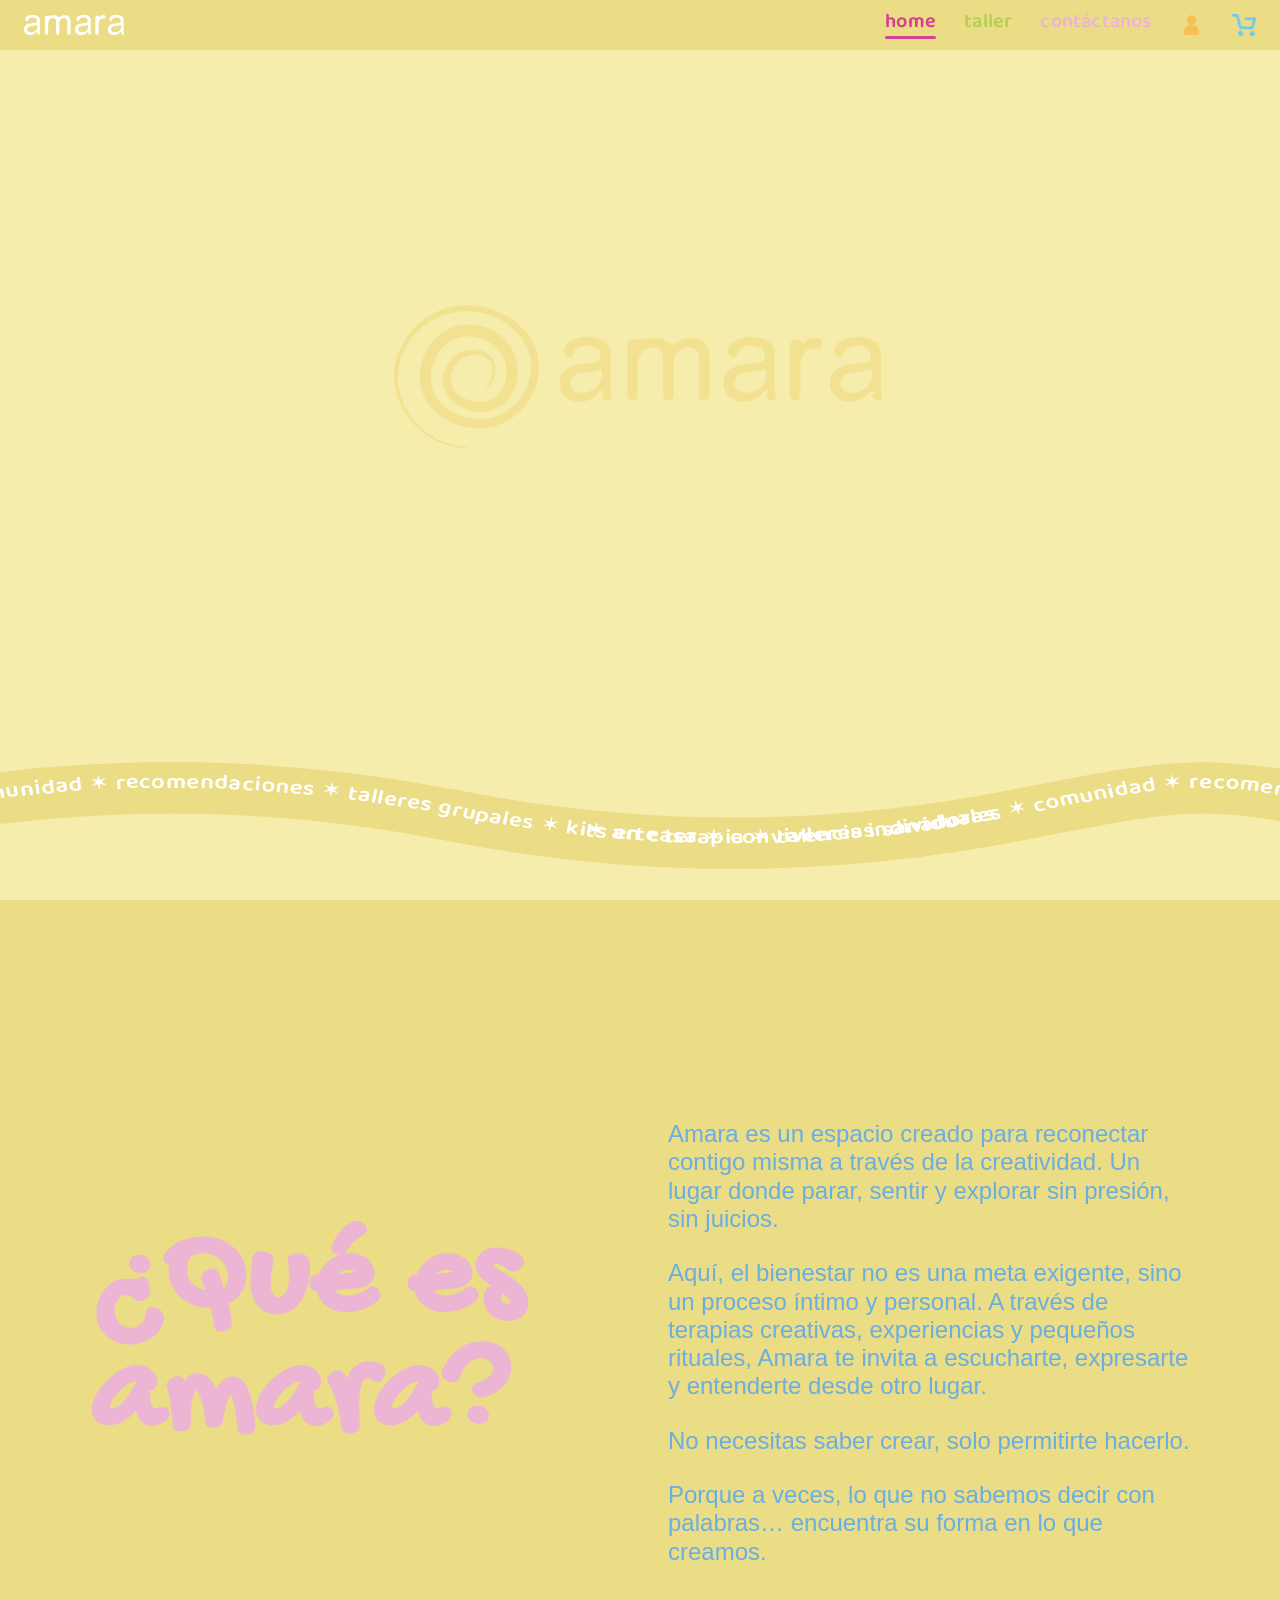
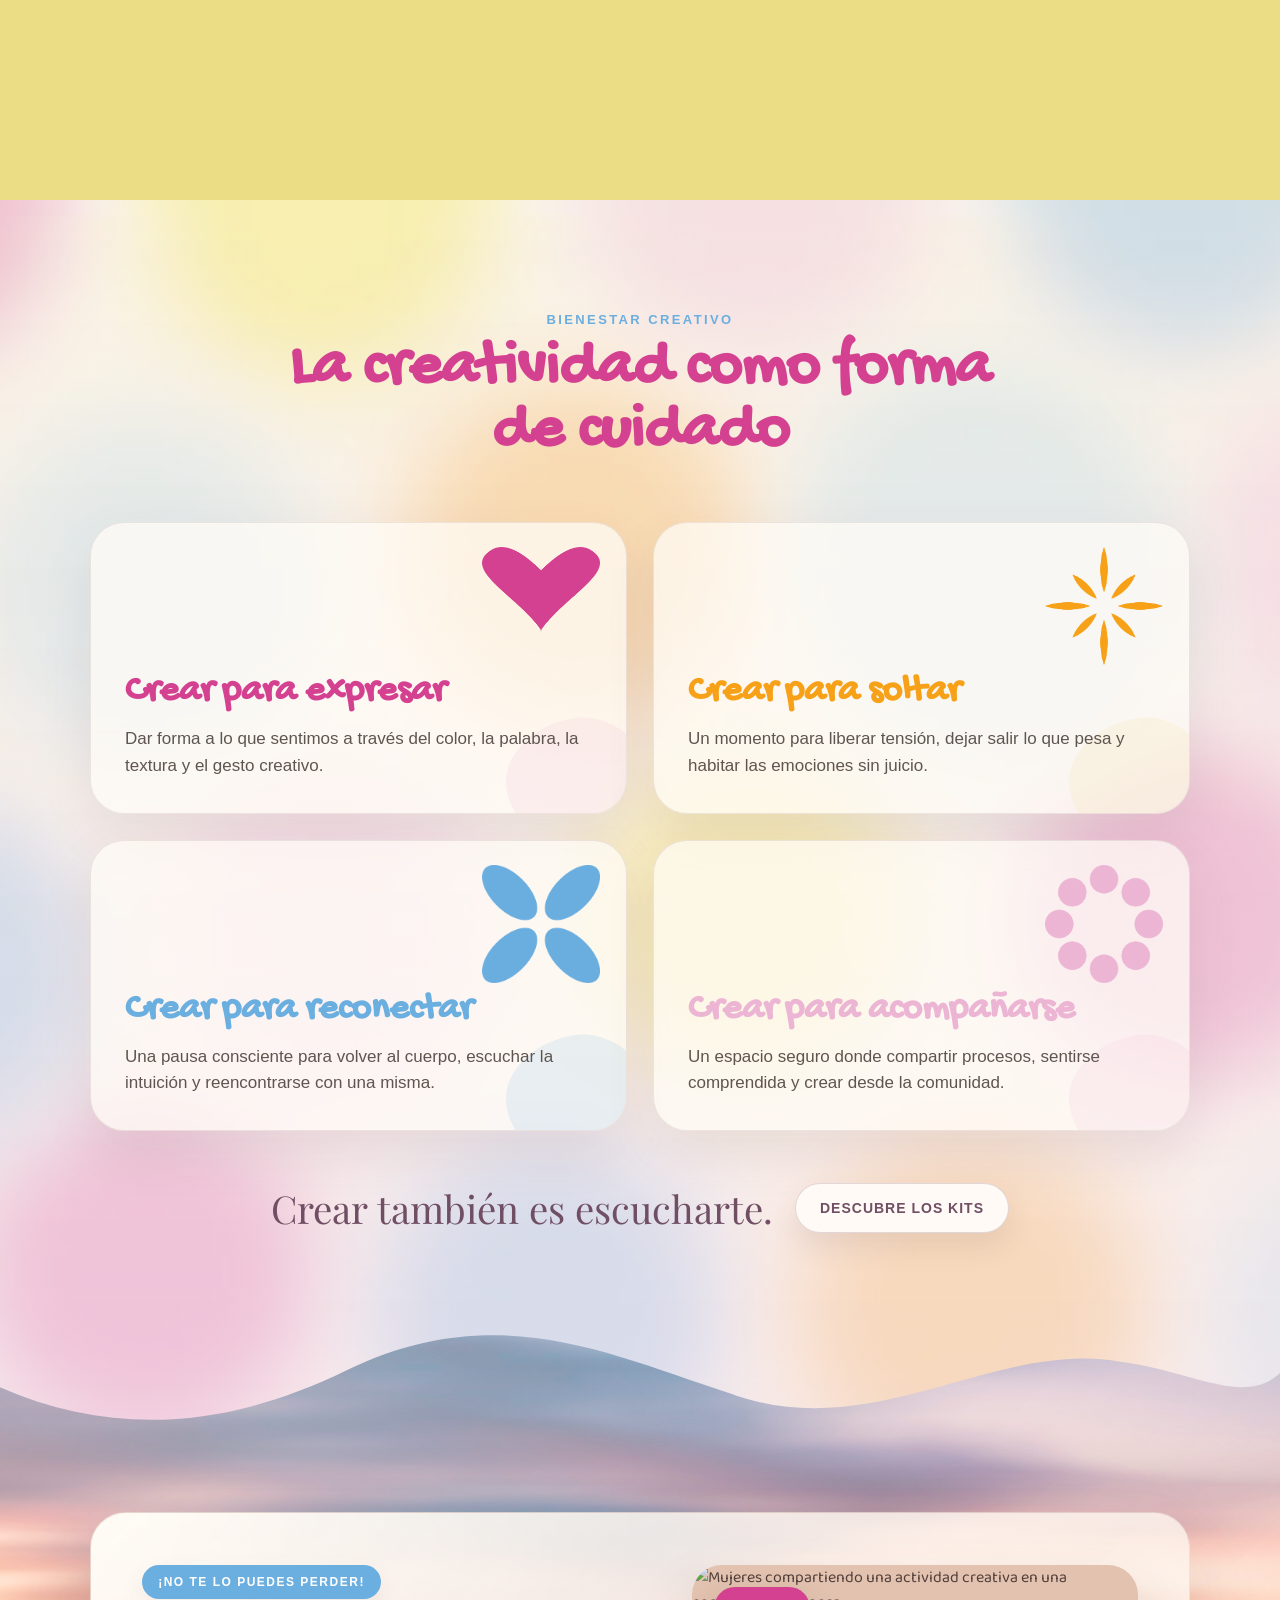
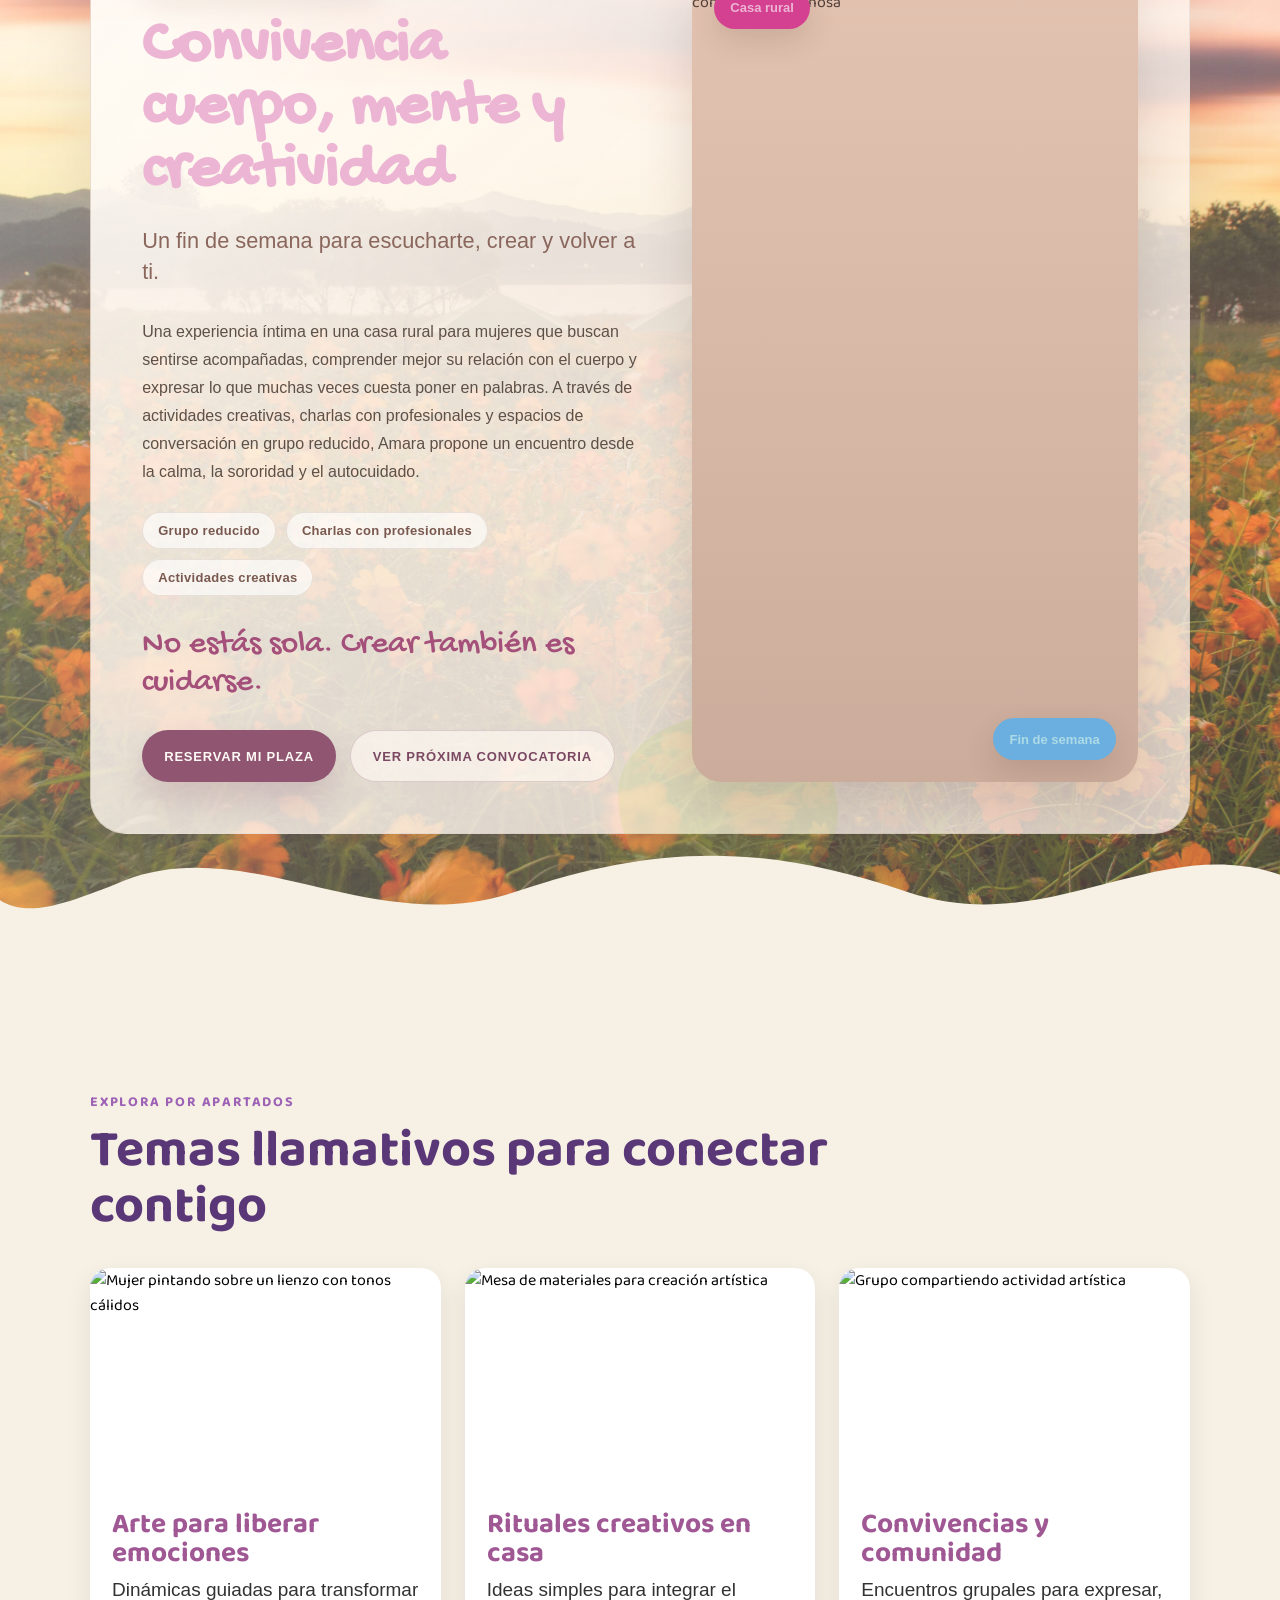
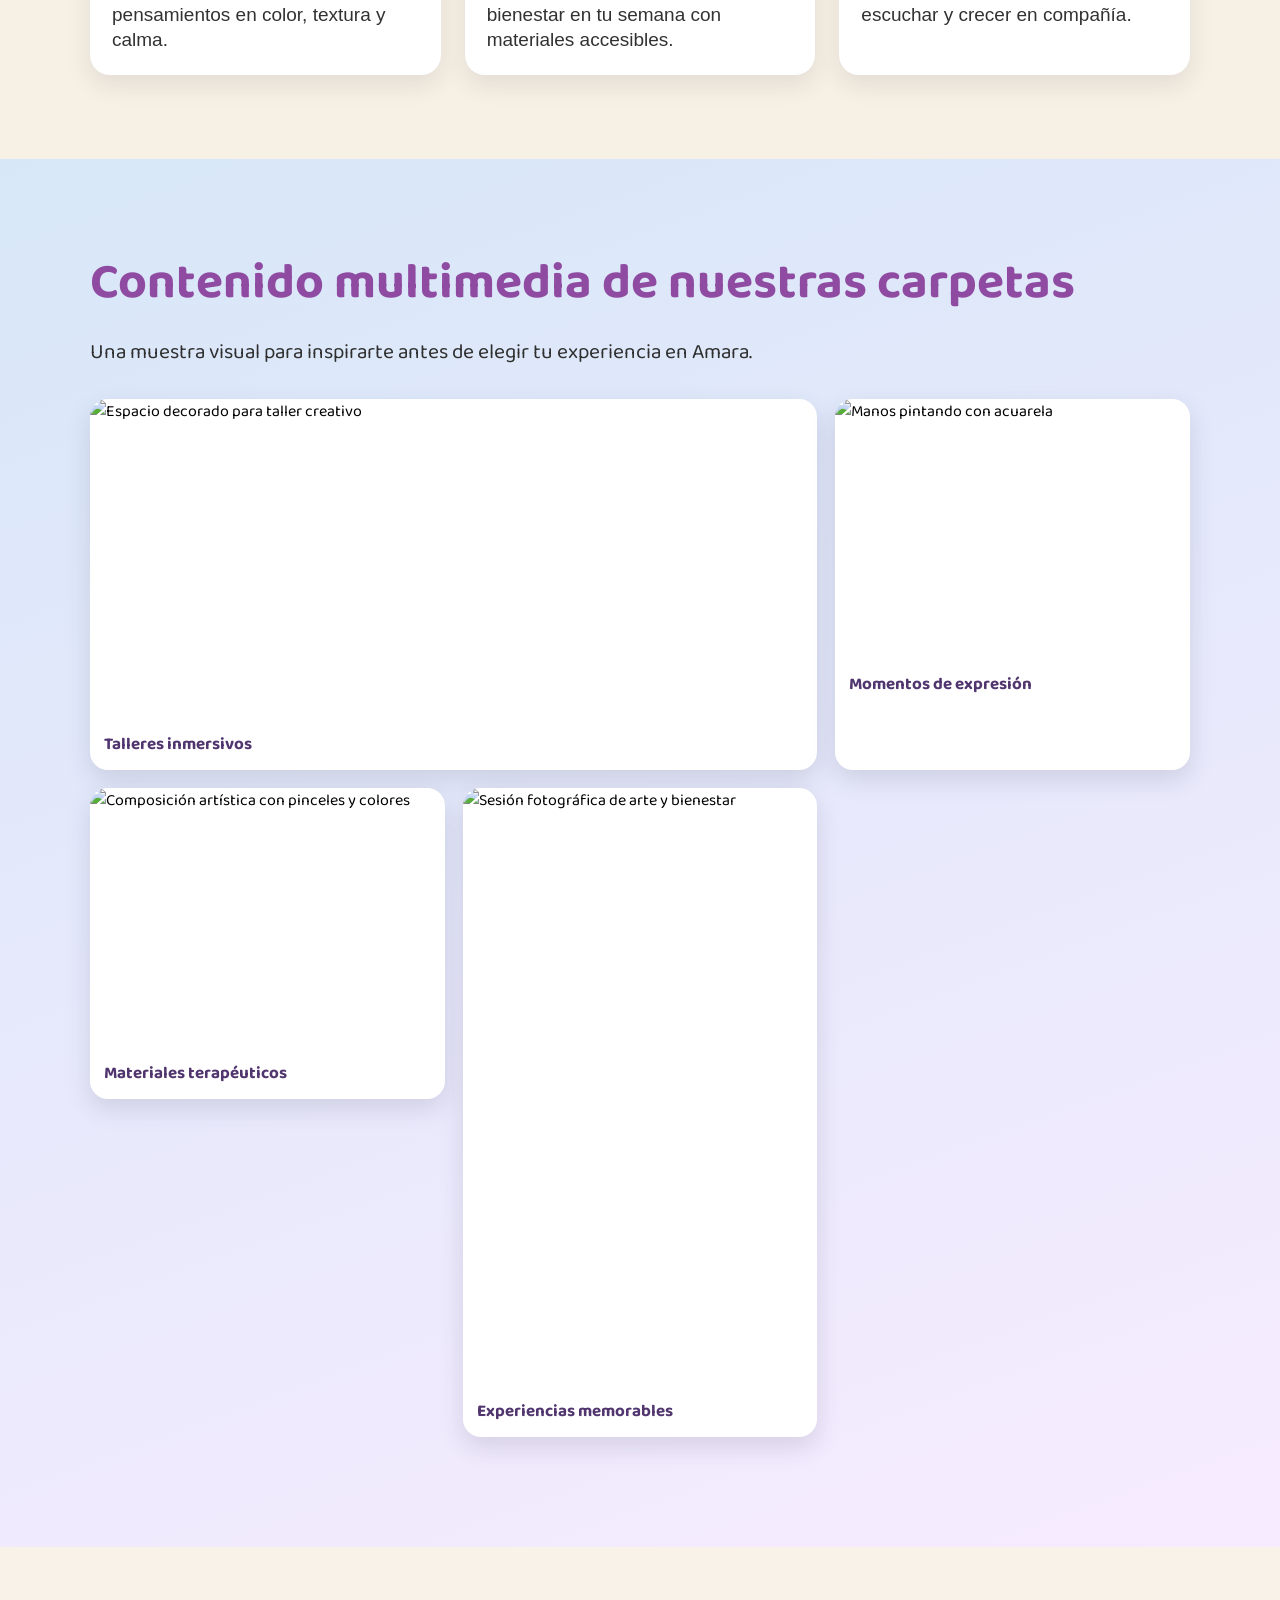
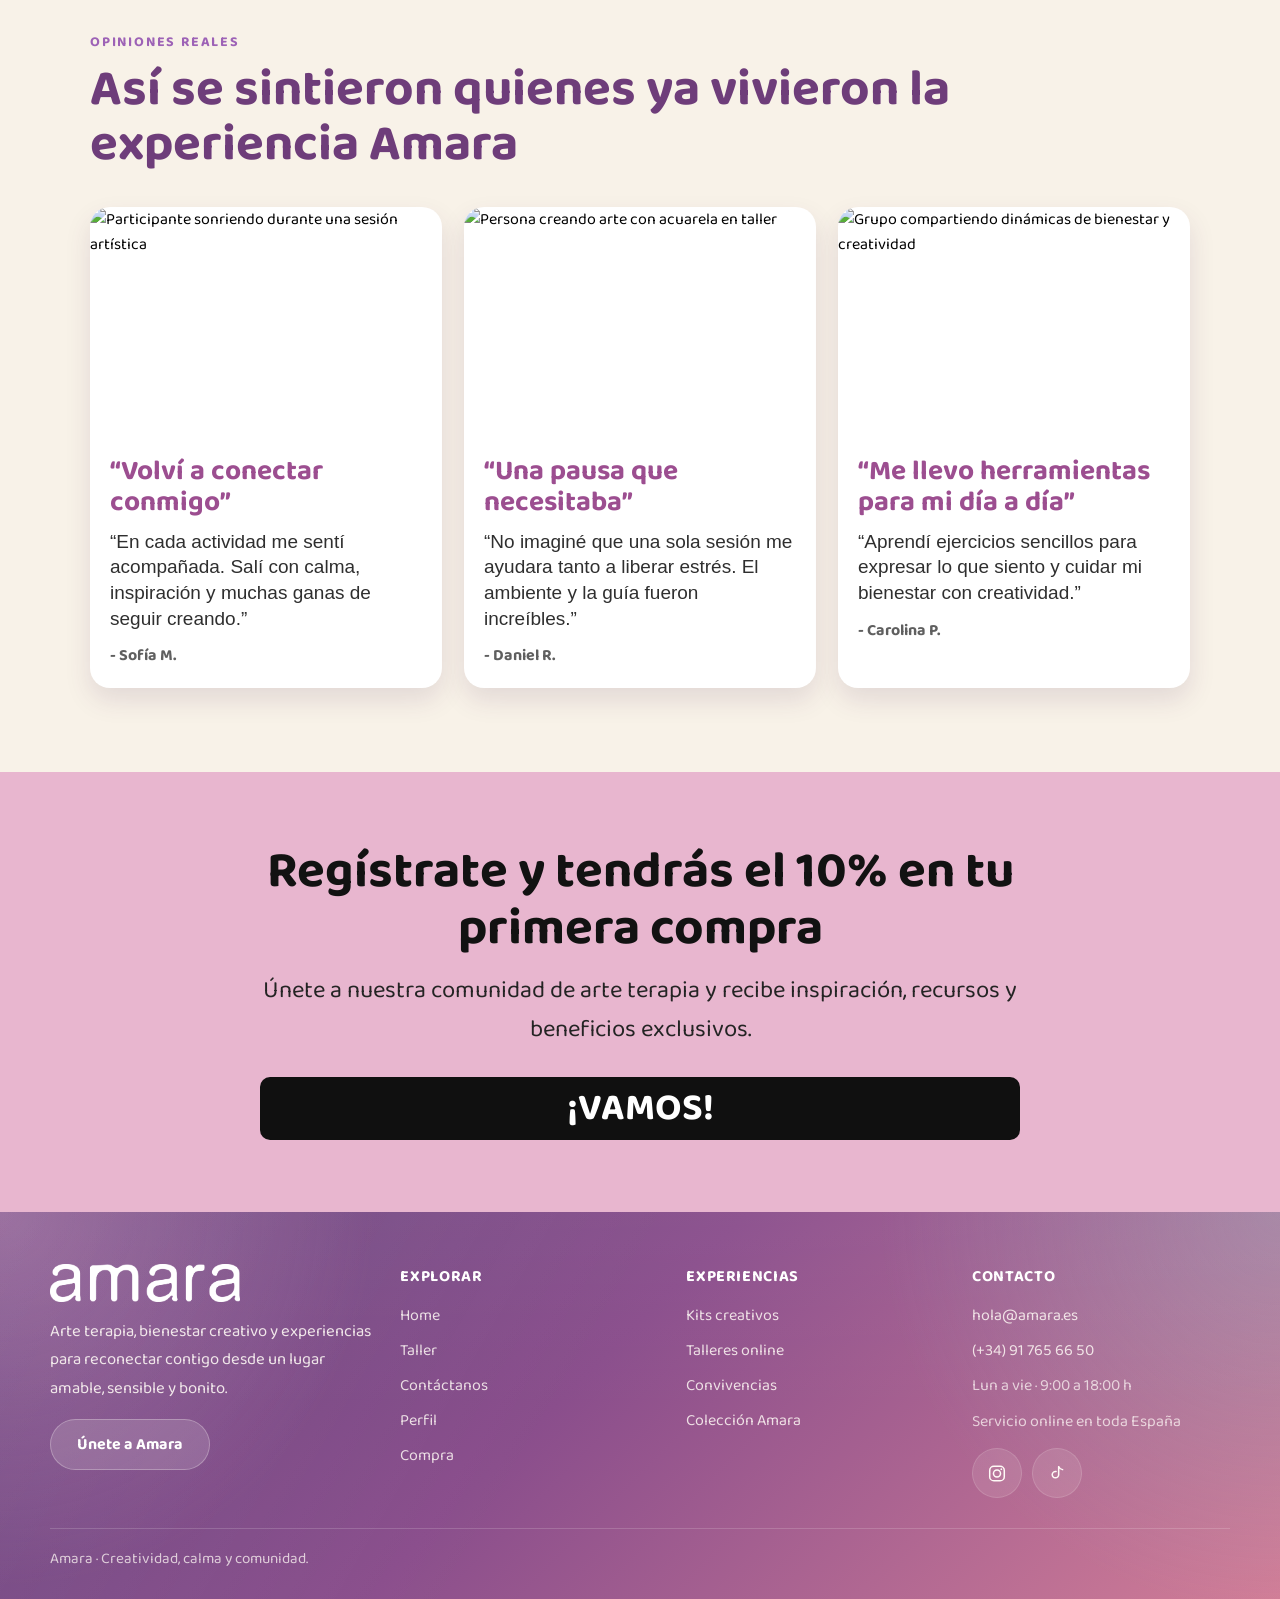
==== index.html @ 88bc1599 "cambio de nombre index" ====
<!DOCTYPE html>
<html lang="es">
<head>
  <meta charset="UTF-8">
  <meta name="viewport" content="width=device-width, initial-scale=1.0">
  <title>Amara | Home</title>
  <link rel="preconnect" href="https://fonts.googleapis.com">
  <link rel="preconnect" href="https://fonts.gstatic.com" crossorigin>
  <link href="https://fonts.googleapis.com/css2?family=Baloo+2:wght@400;500;600;700&display=swap" rel="stylesheet">
  <link href="https://fonts.googleapis.com/css2?family=Bonbon&family=Borel&family=Butterfly+Kids&family=Calligraffitti&family=Cedarville+Cursive&family=Chicle&family=Codystar:wght@300;400&family=Coiny&family=Crafty+Girls&family=Delius+Unicase:wght@400;700&family=Flavors&family=Fruktur:ital@0;1&family=Gluten:wght@100..900&family=Gochi+Hand&family=Grandstander:ital,wght@0,100..900;1,100..900&family=Inter:ital,opsz,wght@0,14..32,100..900;1,14..32,100..900&family=Playfair+Display:ital,wght@0,400..900;1,400..900&family=Ribeye&family=Shadows+Into+Light&display=swap" rel="stylesheet">
  <link rel="stylesheet" href="css/home.css">
  <link rel="stylesheet" href="css/style.css">
</head>
<body>
     <header class="topbar">
     <div class="brand">
      <img src="img/logotipoblanco.png" alt="Amara">
    </div>
    <nav>
      <a class="menu-link menu-link--home active" href="index.html">home</a>
      <a class="menu-link menu-link--taller" href="taller.html">taller</a>
      <a class="menu-link menu-link--contacto" href="contacto.html">contáctanos</a>
      <a class="icon" href="perfil.html" aria-label="Perfil"><img src="img/iconos/perfil.png" alt="Perfil"></a>
      <a class="icon" href="compra.html" aria-label="Carrito"><img src="img/iconos/compra.png" alt="Carrito"></a>
    </nav>
  </header>
    <main>
    <section class="hero">
      <div class="hero-carousel" aria-hidden="true">
        <div class="hero-slide is-active" style="background-image: url('img/carruasel/15.jpg');"></div>
        <div class="hero-slide" style="background-image: url('img/carruasel/4.jpg');"></div>
        <div class="hero-slide" style="background-image: url('img/carruasel/10.jpg');"></div>
        <div class="hero-slide" style="background-image: url('img/carruasel/20.jpg');"></div>
        <div class="hero-slide" style="background-image: url('img/carruasel/9.jpg');"></div>
        <div class="hero-slide" style="background-image: url('img/carruasel/1.jpg');"></div>
        <div class="hero-slide" style="background-image: url('img/carruasel/19.jpg');"></div>
      </div>

      <section class="logo-wrap">
        <img src="img/imagotipo.png" alt="Logo Amara">
      </section>

   <section class="wave-section" aria-label="Mensaje decorativo">
        <svg viewBox="0 0 1200 240" preserveAspectRatio="none" role="img" aria-hidden="true">
          <defs>
            <path id="curve" d="M 0 132 C 150 96, 300 96, 450 132 S 750 168, 900 132 S 1050 96, 1200 132" />
          </defs>
             <path class="wave-stroke" d="M 0 132 C 150 96, 300 96, 450 132 S 750 168, 900 132 S 1050 96, 1200 132" />
          <g class="wave-marquee is-animated">
            <text>
             <textPath class="wave-text-primary" href="#curve" startOffset="0%" textLength="100%" lengthAdjust="spacingAndGlyphs">
                ✶ arte terapia ✶ talleres individuales ✶ comunidad ✶ recomendaciones ✶ talleres grupales ✶ kits en casa ✶ convivencias sanadoras 
                
              </textPath>
            </text>
            <text>
              <textPath class="wave-text-secondary" href="#curve" startOffset="-71.5%" textLength="100%" lengthAdjust="spacingAndGlyphs">
                ✶ arte terapia ✶ talleres individuales ✶ comunidad ✶ recomendaciones ✶ talleres grupales ✶ kits en casa ✶ convivencias sanadoras 
              </textPath>
            </text>
        
            
          </g>
        </svg>
      </section>
    </section>
    <section class="about-next" aria-labelledby="about-next-title">
      <div class="about-next__question">
        <h2 id="about-next-title">¿Qué es amara?</h2>
      </div>
      <div class="about-next__content">
        <p>
          Amara es un espacio creado para reconectar contigo misma a través de la creatividad.
          Un lugar donde parar, sentir y explorar sin presión, sin juicios.
        </p>
        <p>
          Aquí, el bienestar no es una meta exigente, sino un proceso íntimo y personal.
          A través de terapias creativas, experiencias y pequeños rituales, Amara te invita a
          escucharte, expresarte y entenderte desde otro lugar.
        </p>
        <p>
          No necesitas saber crear, solo permitirte hacerlo.
        </p>
        <p>
          Porque a veces, lo que no sabemos decir con palabras… encuentra su forma en lo que creamos.
        </p>
      </div>
    </section>
    <section class="amara-care" aria-labelledby="amara-care-title">
      <div class="amara-care__inner">
        <div class="amara-care__intro" data-amara-care-reveal>
          <p class="amara-care__eyebrow">Bienestar creativo</p>
          <h2 id="amara-care-title">La creatividad como forma de cuidado</h2>
        </div>

        <div class="amara-care__grid" aria-label="Formas de cuidarse creando">
          <article class="amara-care__card amara-care__card--rose" data-amara-care-reveal>
            <img class="amara-care__symbol" src="img/simbolos/corazon.png" alt="" aria-hidden="true">
            <h3>Crear para expresar</h3>
            <p>Dar forma a lo que sentimos a través del color, la palabra, la textura y el gesto creativo.</p>
          </article>

          <article class="amara-care__card amara-care__card--sand" data-amara-care-reveal>
            <img class="amara-care__symbol" src="img/simbolos/brillo.png" alt="" aria-hidden="true">
            <h3>Crear para soltar</h3>
            <p>Un momento para liberar tensión, dejar salir lo que pesa y habitar las emociones sin juicio.</p>
          </article>

          <article class="amara-care__card amara-care__card--sage" data-amara-care-reveal>
            <img class="amara-care__symbol" src="img/simbolos/flor.png" alt="" aria-hidden="true">
            <h3>Crear para reconectar</h3>
            <p>Una pausa consciente para volver al cuerpo, escuchar la intuición y reencontrarse con una misma.</p>
          </article>

          <article class="amara-care__card amara-care__card--sky" data-amara-care-reveal>
            <img class="amara-care__symbol" src="img/simbolos/circulo.png" alt="" aria-hidden="true">
            <h3>Crear para acompañarse</h3>
            <p>Un espacio seguro donde compartir procesos, sentirse comprendida y crear desde la comunidad.</p>
          </article>
        </div>

        <div class="amara-care__closing" data-amara-care-reveal>
          <p>Crear también es escucharte.</p>
          <a href="taller.html" class="amara-care__button">Descubre los kits</a>
        </div>
      </div>
    </section>
    <section class="featured-retreat" aria-labelledby="featured-retreat-title">
      <div class="featured-retreat__card" data-home-reveal>
        <div class="featured-retreat__intro">
          <p class="featured-retreat__label">¡No te lo puedes perder!</p>
          <h2 id="featured-retreat-title">Convivencia cuerpo, mente y creatividad</h2>
          <p class="featured-retreat__subtitle">Un fin de semana para escucharte, crear y volver a ti.</p>
        </div>

        <figure class="featured-retreat__visual" aria-label="Mujeres creando juntas en un entorno natural">
          <img src="img/carruasel/15.jpg" alt="Mujeres compartiendo una actividad creativa en una convivencia luminosa">
          <div class="featured-retreat__note featured-retreat__note--top">Casa rural</div>
          <div class="featured-retreat__note featured-retreat__note--bottom">Fin de semana</div>
        </figure>

        <div class="featured-retreat__body">
          <p>
            Una experiencia íntima en una casa rural para mujeres que buscan sentirse acompañadas,
            comprender mejor su relación con el cuerpo y expresar lo que muchas veces cuesta poner
            en palabras. A través de actividades creativas, charlas con profesionales y espacios de
            conversación en grupo reducido, Amara propone un encuentro desde la calma, la sororidad
            y el autocuidado.
          </p>

          <ul class="featured-retreat__pills" aria-label="Beneficios de la convivencia">
            <li>Grupo reducido</li>
            <li>Charlas con profesionales</li>
            <li>Actividades creativas</li>
          </ul>

          <p class="featured-retreat__quote">No estás sola. Crear también es cuidarse.</p>

          <div class="featured-retreat__actions">
            <a class="featured-retreat__button featured-retreat__button--primary" href="compra.html">Reservar mi plaza</a>
            <a class="featured-retreat__button featured-retreat__button--secondary" href="taller.html">Ver próxima convocatoria</a>
          </div>
        </div>
      </div>
    </section>
    <section class="topics" aria-labelledby="topics-title">
      <div class="topics__heading">
        <p class="eyebrow">Explora por apartados</p>
        <h2 id="topics-title">Temas llamativos para conectar contigo</h2>
      </div>
      <div class="topics__grid">
        <article class="topic-card">
          <img src="img/carruasel/12.jpg" alt="Mujer pintando sobre un lienzo con tonos cálidos">
          <div class="topic-card__content">
            <h3>Arte para liberar emociones</h3>
            <p>Dinámicas guiadas para transformar pensamientos en color, textura y calma.</p>
          </div>
        </article>
        <article class="topic-card">
          <img src="img/carruasel/14.jpg" alt="Mesa de materiales para creación artística">
          <div class="topic-card__content">
            <h3>Rituales creativos en casa</h3>
            <p>Ideas simples para integrar el bienestar en tu semana con materiales accesibles.</p>
          </div>
        </article>
        <article class="topic-card">
          <img src="img/carruasel/17.jpg" alt="Grupo compartiendo actividad artística">
          <div class="topic-card__content">
            <h3>Convivencias y comunidad</h3>
            <p>Encuentros grupales para expresar, escuchar y crecer en compañía.</p>
          </div>
        </article>
      </div>
    </section>
    <section class="multimedia" aria-labelledby="multimedia-title">
      <div class="multimedia__intro">
        <h2 id="multimedia-title">Contenido multimedia de nuestras carpetas</h2>
        <p>Una muestra visual para inspirarte antes de elegir tu experiencia en Amara.</p>
      </div>
      <div class="multimedia__gallery">
        <figure class="gallery-item gallery-item--wide">
          <img src="img/carruasel/20.jpg" alt="Espacio decorado para taller creativo">
          <figcaption>Talleres inmersivos</figcaption>
        </figure>
        <figure class="gallery-item">
          <img src="img/carruasel/8.jpg" alt="Manos pintando con acuarela">
          <figcaption>Momentos de expresión</figcaption>
        </figure>
        <figure class="gallery-item">
          <img src="img/carruasel/6.jpg" alt="Composición artística con pinceles y colores">
          <figcaption>Materiales terapéuticos</figcaption>
        </figure>
        <figure class="gallery-item gallery-item--tall">
          <img src="img/carruasel/21.jpg" alt="Sesión fotográfica de arte y bienestar">
          <figcaption>Experiencias memorables</figcaption>
        </figure>
      </div>
    </section>
    <section class="experiencias-usuarios" aria-labelledby="experiencias-usuarios-titulo">
      <div class="experiencias-usuarios__encabezado">
        <p class="eyebrow">Opiniones reales</p>
        <h2 id="experiencias-usuarios-titulo">Así se sintieron quienes ya vivieron la experiencia Amara</h2>
      </div>
      <div class="experiencias-usuarios__grid">
        <article class="testimonio-card">
          <img src="img/carruasel/3.jpg" alt="Participante sonriendo durante una sesión artística">
          <div class="testimonio-card__contenido">
            <h3>“Volví a conectar conmigo”</h3>
            <p>“En cada actividad me sentí acompañada. Salí con calma, inspiración y muchas ganas de seguir creando.”</p>
            <span>- Sofía M.</span>
          </div>
        </article>
        <article class="testimonio-card">
          <img src="img/carruasel/11.jpg" alt="Persona creando arte con acuarela en taller">
          <div class="testimonio-card__contenido">
            <h3>“Una pausa que necesitaba”</h3>
            <p>“No imaginé que una sola sesión me ayudara tanto a liberar estrés. El ambiente y la guía fueron increíbles.”</p>
            <span>- Daniel R.</span>
          </div>
        </article>
        <article class="testimonio-card">
          <img src="img/carruasel/16.jpg" alt="Grupo compartiendo dinámicas de bienestar y creatividad">
          <div class="testimonio-card__contenido">
            <h3>“Me llevo herramientas para mi día a día”</h3>
            <p>“Aprendí ejercicios sencillos para expresar lo que siento y cuidar mi bienestar con creatividad.”</p>
            <span>- Carolina P.</span>
          </div>
        </article>
      </div>
    </section>
    <section class="registro-descuento" aria-labelledby="registro-descuento-titulo">
      <div class="registro-descuento__contenido">
        <h2 id="registro-descuento-titulo">Regístrate y tendrás el 10% en tu primera compra</h2>
        <p>
          Únete a nuestra comunidad de arte terapia y recibe inspiración, recursos y beneficios exclusivos.
        </p>
        <form class="registro-descuento__formulario" action="perfil.html" method="get">
          <input type="hidden" name="view" value="register">
          
          <button type="submit">¡Vamos!</button>
        </form>
      </div>
    </section>

     </main>

  <footer class="site-footer site-footer--flush">
    <div class="site-footer__inner">
      <div class="site-footer__brand">
        <img class="site-footer__logo" src="img/logotipoblanco.png" alt="Amara">
        <p class="site-footer__tagline">Arte terapia, bienestar creativo y experiencias para reconectar contigo desde un lugar amable, sensible y bonito.</p>
        <a class="site-footer__cta" href="perfil.html?view=register">Únete a Amara</a>
      </div>

      <div class="site-footer__group">
        <p class="site-footer__title">Explorar</p>
        <nav class="site-footer__links" aria-label="Enlaces del sitio">
          <a href="index.html">Home</a>
          <a href="taller.html">Taller</a>
          <a href="contacto.html">Contáctanos</a>
          <a href="perfil.html">Perfil</a>
          <a href="compra.html">Compra</a>
        </nav>
      </div>

      <div class="site-footer__group">
        <p class="site-footer__title">Experiencias</p>
        <div class="site-footer__links">
          <a href="taller.html">Kits creativos</a>
          <a href="taller.html">Talleres online</a>
          <a href="taller.html">Convivencias</a>
          <a href="compra.html">Colección Amara</a>
        </div>
      </div>

      <div class="site-footer__group">
        <p class="site-footer__title">Contacto</p>
        <div class="site-footer__contact">
          <a href="mailto:hola@amara.es">hola@amara.es</a>
          <a href="tel:+34917656650">(+34) 91 765 66 50</a>
          <p>Lun a vie · 9:00 a 18:00 h</p>
          <p>Servicio online en toda España</p>
        </div>
        <div class="site-footer__social" aria-label="Redes sociales">
          <a href="#" aria-label="Instagram">
            <svg viewBox="0 0 24 24" aria-hidden="true">
              <rect x="3.25" y="3.25" width="17.5" height="17.5" rx="5"></rect>
              <circle cx="12" cy="12" r="4.25"></circle>
              <circle cx="17.2" cy="6.8" r="1.1" class="site-footer__icon-fill"></circle>
            </svg>
          </a>
          <a href="#" aria-label="TikTok">
            <svg viewBox="0 0 24 24" aria-hidden="true">
              <path d="M14 4v9.35a3.85 3.85 0 1 1-3.1-3.78"></path>
              <path d="M14 4c1.05 1.92 2.52 3.09 4.75 3.35"></path>
            </svg>
          </a>
        </div>
      </div>
    </div>

    <div class="site-footer__bottom">
      <p>Amara · Creatividad, calma y comunidad.</p>
    </div>
  </footer>

  <script src="js/script.js"></script>
</body>
</html>
---- css/home.css ----
:root {
  --amarillo-logo-amara: #ebdc86;
  --brand-rosa-claro: #ecb5d4;
  --brand-celeste-claro: #acdbe6;
  --brand-amarillo: #f6e81d;
  --brand-verde-claro: #b6d056;
  --brand-fucsia: #d44190;
  --brand-celeste: #6baee0;
  --brand-naranja: #f6a117;
  --brand-verde: #72b62b;
}

* {
  box-sizing: border-box;
}

body {
  margin: 0;
  font-family: 'Baloo 2', system-ui, sans-serif;
  background: #e8e8e8;
}


.hero {
  position: relative;
  min-height: 100vh;
  overflow: hidden;
  background: #f8f6bb;
}

.hero-carousel {
  position: absolute;
  inset: 0;
  z-index: 0;
}

.hero-slide {
  position: absolute;
  inset: 0;
  background-size: cover;
  background-position: center;
  opacity: 0;
  transition: opacity 1.2s ease;
}

.hero-slide::after {
  content: "";
  position: absolute;
  inset: 0;
  background: rgba(241, 213, 135, 0.3);
}

.hero-slide.is-active {
  opacity: 1;
}

.shape,
.logo-wrap,
.wave-section {
  z-index: 1;
}

.logo-wrap {
  position: absolute;
  top: 290px;
  left: 50%;
  transform: translateX(-50%);
}

.logo-wrap img {
  display: block;
  width: min(540px, 72vw);
  height: auto;
}

.wave-section {
  position: absolute;
  left: 0;
  right: 0;
  bottom: 0;
  height: 220px;
  overflow: hidden;
}

.wave-section svg {
  width: calc(100% + 220px);
  height: 112%;
  margin-left: -110px;
  overflow: visible;
}

.wave-stroke {
  fill: none;
  stroke: var(--amarillo-logo-amara);
  stroke-width: 50;
  stroke-linecap: round;
}

.wave-section text {
  fill: #ffffff;
  font-size: 20px;
  font-weight: 600;
  letter-spacing: 0.4px;
}

.about-next {
  display: grid;
  grid-template-columns: 1fr 1fr;
  gap: 56px;
  align-items: center;
  min-height: 100vh;
  padding: 96px 90px 110px;
  background: var(--amarillo-logo-amara);
}

.about-next__question h2 {
  margin: 0;
  color: var(--brand-rosa-claro);
  font-family: "Gochi Hand", cursive;
  font-size: clamp(70px, 10vw, 500px);
  line-height: 0.92;
  letter-spacing: 1px;
  animation: title-float 4.5s ease-in-out infinite;
}

@keyframes title-float {
  0%,
  100% {
    transform: translateY(0);
  }
  50% {
    transform: translateY(-8px);
  }
}

@media (prefers-reduced-motion: reduce) {
  .about-next__question h2 {
    animation: none;
  }
}

.about-next__content {
  max-width: 620px;
  color: var(--brand-celeste);
}

.about-next__content p {
  margin: 0 0 26px;
  font-size: clamp(24px, 2.5vw, 10px);
  font-family: helvetica;
  line-height: 1.18;
}

.about-next__content p:last-child {
  margin-bottom: 0;
}


.amara-care {
  position: relative;
  overflow: hidden;
  z-index: 1;
  padding: 112px 90px 190px;
  background:
    linear-gradient(rgba(249, 241, 231, 0.72), rgba(247, 232, 238, 0.78)),
    url("../img/fondos/fondo2.jpg") center/cover no-repeat;
  color: #594452;
}

.amara-care__inner {
  position: relative;
  z-index: 2;
  max-width: 1180px;
  margin: 0 auto;
}

.amara-care__intro {
  max-width: 760px;
  margin: 0 auto 58px;
  text-align: center;
}

.amara-care__eyebrow {
  margin: 0 0 12px;
  color: var(--brand-celeste);
  font-family: Helvetica, sans-serif;
  font-size: 13px;
  font-weight: 800;
  letter-spacing: 2.4px;
  text-transform: uppercase;
}

.amara-care__intro h2 {
  margin: 0;
  color: var(--brand-fucsia);
  font-family: "Gochi Hand", cursive;
  font-size: clamp(42px, 5vw, 78px);
  font-weight: 700;
  line-height: 0.98;
}

.amara-care__grid {
  display: grid;
  grid-template-columns: repeat(2, minmax(0, 1fr));
  gap: 26px;
}

.amara-care__card {
  position: relative;
  min-height: 280px;
  overflow: hidden;
  padding: 150px 34px 34px;
  border: 1px solid rgba(121, 87, 87, 0.12);
  border-radius: 34px;
  background: rgba(255, 252, 247, 0.72);
  box-shadow: 0 22px 50px rgba(100, 72, 84, 0.1);
  transition: transform 0.35s ease, box-shadow 0.35s ease, border-color 0.35s ease;
}

.amara-care__card::before {
  content: "";
  position: absolute;
  right: -50px;
  bottom: -58px;
  width: 190px;
  height: 172px;
  border-radius: 52% 48% 42% 58% / 44% 62% 38% 56%;
  background: var(--amara-care-accent, rgba(236, 181, 212, 0.3));
  opacity: 0.34;
  transform: scale(0.78) rotate(-10deg);
  transition: opacity 0.35s ease, transform 0.35s ease;
}

.amara-care__card:hover {
  transform: translateY(-8px);
  border-color: rgba(111, 77, 96, 0.22);
  box-shadow: 0 30px 70px rgba(100, 72, 84, 0.16);
}

.amara-care__card:hover::before {
  opacity: 0.64;
  transform: scale(1.08) rotate(8deg);
}

.amara-care__card--rose {
  --amara-care-accent: rgba(236, 181, 212, 0.46);
  --amara-care-title: var(--brand-fucsia);
}

.amara-care__card--sand {
  --amara-care-accent: rgba(235, 220, 134, 0.42);
  --amara-care-title: var(--brand-naranja);
}

.amara-care__card--sage {
  --amara-care-accent: rgba(107, 174, 224, 0.42);
  --amara-care-title: var(--brand-celeste);
}

.amara-care__card--sky {
  --amara-care-accent: rgba(236, 181, 212, 0.42);
  --amara-care-title: var(--brand-rosa-claro);
}

.amara-care__symbol {
  position: absolute;
  z-index: 1;
  top: 24px;
  right: 26px;
  width: min(118px, 24%);
  max-height: 118px;
  object-fit: contain;
  transform: rotate(0deg) scale(1);
  transform-origin: center;
  transition: transform 0.35s ease;
}

.amara-care__card:hover .amara-care__symbol {
  transform: rotate(-9deg) scale(1.18);
}

.amara-care__card h3,
.amara-care__card p {
  position: relative;
  z-index: 1;
}

.amara-care__card h3 {
  margin: 0 0 14px;
  color: var(--amara-care-title, #704f64);
  font-family: "Gochi Hand", cursive;
  font-size: clamp(28px, 3vw, 38px);
  line-height: 1.02;
}

.amara-care__card p {
  max-width: 460px;
  margin: 0;
  color: #5f5550;
  font-family: Helvetica, sans-serif;
  font-size: 17px;
  line-height: 1.55;
}

.amara-care__closing {
  display: flex;
  gap: 22px;
  align-items: center;
  justify-content: center;
  margin-top: 52px;
  text-align: center;
}

.amara-care__closing p {
  margin: 0;
  color: #704f64;
  font-family: "Playfair Display", Georgia, serif;
  font-size: clamp(27px, 3vw, 42px);
  line-height: 1.1;
}

.amara-care__button {
  display: inline-flex;
  align-items: center;
  justify-content: center;
  min-height: 50px;
  padding: 0 24px;
  border: 1px solid rgba(111, 77, 96, 0.2);
  border-radius: 999px;
  background: #fffaf5;
  color: #704f64;
  font-family: Helvetica, Arial, sans-serif;
  font-size: 14px;
  font-weight: 800;
  letter-spacing: 1px;
  text-decoration: none;
  text-transform: uppercase;
  box-shadow: 0 14px 28px rgba(100, 72, 84, 0.1);
  transition: transform 0.25s ease, box-shadow 0.25s ease, background-color 0.25s ease;
}

.amara-care__button:hover,
.amara-care__button:focus-visible {
  transform: translateY(-3px);
  background: #fff;
  box-shadow: 0 18px 36px rgba(100, 72, 84, 0.16);
}

.amara-care__button:focus-visible {
  outline: 3px solid rgba(172, 219, 230, 0.85);
  outline-offset: 4px;
}

[data-amara-care-reveal] {
  opacity: 0;
  transform: translateY(22px);
  transition: opacity 0.7s ease, transform 0.7s ease;
}

[data-amara-care-reveal].is-visible {
  opacity: 1;
  transform: translateY(0);
}

[data-amara-care-reveal].amara-care__card.is-visible:hover {
  transform: translateY(-8px);
}

.featured-retreat {
  position: relative;
  z-index: 2;
  overflow: hidden;
  margin-top: -183px;
  margin-bottom: -205px;
  padding: 272px 90px 222px;
  background:
    linear-gradient(135deg, rgba(255, 248, 238, 0.42), rgba(244, 216, 214, 0.22)),
    url("../img/fondos/fondo3.jpg") center/cover no-repeat;
  color: #4f3b36;
  -webkit-mask-image: url("data:image/svg+xml,%3Csvg viewBox='0 0 1440 1000' preserveAspectRatio='none' xmlns='http://www.w3.org/2000/svg'%3E%3Cpath fill='black' d='M0 104C130 140 260 132 390 92C560 40 690 82 820 108C980 146 1120 70 1260 86C1340 92 1400 118 1440 94V872C1300 842 1180 918 1020 884C860 850 740 850 580 884C420 918 280 842 140 876C70 894 30 902 0 890V104Z'/%3E%3C/svg%3E");
  mask-image: url("data:image/svg+xml,%3Csvg viewBox='0 0 1440 1000' preserveAspectRatio='none' xmlns='http://www.w3.org/2000/svg'%3E%3Cpath fill='black' d='M0 104C130 140 260 132 390 92C560 40 690 82 820 108C980 146 1120 70 1260 86C1340 92 1400 118 1440 94V872C1300 842 1180 918 1020 884C860 850 740 850 580 884C420 918 280 842 140 876C70 894 30 902 0 890V104Z'/%3E%3C/svg%3E");
  -webkit-mask-size: 100% 100%;
  mask-size: 100% 100%;
  -webkit-mask-repeat: no-repeat;
  mask-repeat: no-repeat;
}

.featured-retreat::before {
  content: "";
  position: absolute;
  inset: 0;
  z-index: 1;
  background:
    radial-gradient(circle at 20% 13%, rgba(255, 242, 196, 0.22), transparent 31%),
    radial-gradient(circle at 80% 10%, rgba(212, 165, 194, 0.18), transparent 28%),
    linear-gradient(180deg, rgba(255, 246, 235, 0.2), rgba(255, 246, 235, 0) 30%, rgba(255, 246, 235, 0.16));
  mix-blend-mode: soft-light;
  pointer-events: none;
}

.featured-retreat__card {
  position: relative;
  z-index: 2;
  display: grid;
  grid-template-columns: minmax(0, 1fr) minmax(320px, 0.88fr);
  grid-template-areas:
    "intro media"
    "body media";
  gap: 30px 44px;
  width: min(1180px, 100%);
  margin: 0 auto;
  padding: clamp(28px, 4vw, 54px);
  border: 1px solid rgba(123, 83, 68, 0.14);
  border-radius: 36px;
  background:
    linear-gradient(135deg, rgba(255, 251, 244, 0.86), rgba(251, 238, 230, 0.78)),
    radial-gradient(circle at top left, rgba(255, 255, 255, 0.92), transparent 38%);
  box-shadow: 0 30px 70px rgba(105, 76, 67, 0.14);
}

.featured-retreat__card::after {
  content: "";
  position: absolute;
  right: 32%;
  bottom: -70px;
  width: 220px;
  height: 190px;
  border-radius: 53% 47% 60% 40% / 42% 54% 46% 58%;
  background: rgba(182, 208, 86, 0.16);
  pointer-events: none;
}

.featured-retreat__intro,
.featured-retreat__body,
.featured-retreat__visual {
  position: relative;
  z-index: 1;
}

.featured-retreat__intro {
  grid-area: intro;
  align-self: end;
}

.featured-retreat__label {
  display: inline-flex;
  align-items: center;
  min-height: 34px;
  margin: 0 0 18px;
  padding: 0 16px;
  border-radius: 999px;
  background: var(--brand-celeste);
  color: white;
  font-family: Helvetica, Arial, sans-serif;
  font-size: 12px;
  font-weight: 800;
  letter-spacing: 1.5px;
  text-transform: uppercase;
  box-shadow: 0 10px 24px rgba(120, 75, 62, 0.08);
}

.featured-retreat h2 {
  max-width: 720px;
  margin: 0;
  color: var(--brand-rosa-claro);
  font-family: "Gochi Hand", cursive;
  font-size: clamp(40px, 5vw, 76px);
  font-weight: 700;
  line-height: 0.98;
}

.featured-retreat__subtitle {
  max-width: 520px;
  margin: 20px 0 0;
  color: #8a665c;
  font-family: Helvetica, Arial, sans-serif;
  font-size: clamp(18px, 1.7vw, 24px);
  line-height: 1.45;
}

.featured-retreat__body {
  grid-area: body;
  align-self: start;
}

.featured-retreat__body > p:first-child {
  max-width: 660px;
  margin: 0;
  color: #5e5047;
  font-family: Helvetica, Arial, sans-serif;
  font-size: clamp(16px, 1.2vw, 18px);
  line-height: 1.75;
}

.featured-retreat__pills {
  display: flex;
  flex-wrap: wrap;
  gap: 10px;
  margin: 26px 0 0;
  padding: 0;
  list-style: none;
}

.featured-retreat__pills li {
  padding: 10px 15px;
  border: 1px solid rgba(139, 102, 82, 0.15);
  border-radius: 999px;
  background: rgba(255, 255, 255, 0.64);
  color: #79594f;
  font-family: Helvetica, Arial, sans-serif;
  font-size: 13px;
  font-weight: 800;
  letter-spacing: 0.3px;
}

.featured-retreat__quote {
  margin: 30px 0 0;
  color: #a4507a;
  font-family: "Gochi Hand", cursive;
  font-size: clamp(24px, 2.6vw, 36px);
  line-height: 1.15;
}

.featured-retreat__actions {
  display: flex;
  flex-wrap: wrap;
  gap: 14px;
  margin-top: 28px;
}

.featured-retreat__button {
  display: inline-flex;
  align-items: center;
  justify-content: center;
  min-height: 52px;
  padding: 0 22px;
  border-radius: 999px;
  font-family: Helvetica, Arial, sans-serif;
  font-size: 13px;
  font-weight: 900;
  letter-spacing: 0.8px;
  text-decoration: none;
  text-transform: uppercase;
  transition: transform 0.25s ease, box-shadow 0.25s ease, background-color 0.25s ease, border-color 0.25s ease;
}

.featured-retreat__button--primary {
  background: #8f5571;
  color: #fffaf5;
  box-shadow: 0 18px 34px rgba(126, 73, 100, 0.22);
}

.featured-retreat__button--secondary {
  border: 1px solid rgba(143, 85, 113, 0.24);
  background: rgba(255, 250, 245, 0.64);
  color: #7b4863;
}

.featured-retreat__button:hover,
.featured-retreat__button:focus-visible {
  transform: translateY(-3px);
  box-shadow: 0 22px 42px rgba(126, 73, 100, 0.18);
}

.featured-retreat__button--primary:hover,
.featured-retreat__button--primary:focus-visible {
  background: #7d4864;
}

.featured-retreat__button--secondary:hover,
.featured-retreat__button--secondary:focus-visible {
  background: #fffaf5;
  border-color: rgba(143, 85, 113, 0.36);
}

.featured-retreat__button:focus-visible {
  outline: 3px solid rgba(182, 208, 86, 0.55);
  outline-offset: 4px;
}

.featured-retreat__visual {
  grid-area: media;
  min-height: 100%;
  margin: 0;
  overflow: hidden;
  border-radius: 30px;
  background: #e8c8b5;
  box-shadow: 0 26px 54px rgba(96, 68, 58, 0.18);
}

.featured-retreat__visual img {
  display: block;
  width: 100%;
  height: 100%;
  min-height: 540px;
  object-fit: cover;
  filter: saturate(0.94) contrast(0.96);
  transition: transform 0.65s ease, filter 0.65s ease;
}

.featured-retreat__visual::after {
  content: "";
  position: absolute;
  inset: 0;
  background: linear-gradient(180deg, rgba(99, 65, 54, 0.04), rgba(74, 43, 37, 0.18));
  pointer-events: none;
}

.featured-retreat__card:hover .featured-retreat__visual img {
  transform: scale(1.04);
  filter: saturate(1.02) contrast(0.98);
}

.featured-retreat__note {
  position: absolute;
  z-index: 2;
  display: inline-flex;
  align-items: center;
  min-height: 42px;
  padding: 0 16px;
  border-radius: 999px;
  font-family: Helvetica, Arial, sans-serif;
  font-size: 13px;
  font-weight: 800;
  backdrop-filter: blur(10px);
  box-shadow: 0 12px 30px rgba(64, 40, 34, 0.14);
  animation: retreat-note-float 4.8s ease-in-out infinite;
}

.featured-retreat__note--top {
  background: var(--brand-fucsia);
  color: var(--brand-rosa-claro);
  left: 22px;
  top: 22px;
}

.featured-retreat__note--bottom {
  background: var(--brand-celeste);
  color: var(--brand-celeste-claro);
  right: 22px;
  bottom: 22px;
  animation-delay: -2.2s;
}

@keyframes retreat-note-float {
  0%,
  100% {
    transform: translateY(0) rotate(0deg);
  }
  50% {
    transform: translateY(-7px) rotate(-1.4deg);
  }
}

[data-home-reveal] {
  opacity: 0;
  transform: translateY(28px) scale(0.985);
  transition: opacity 0.75s ease, transform 0.75s ease;
}

[data-home-reveal].is-visible {
  opacity: 1;
  transform: translateY(0) scale(1);
}

.topics {
  position: relative;
  z-index: 1;
  padding: 240px 90px 84px;
  background: #f6f1e4;
}

.topics__heading {
  max-width: 860px;
  margin-bottom: 34px;
}

.eyebrow {
  margin: 0 0 10px;
  color: #9d62b6;
  text-transform: uppercase;
  letter-spacing: 1.8px;
  font-size: 14px;
  font-weight: 700;
}

.topics__heading h2 {
  margin: 0;
  color: #5a3777;
  font-size: clamp(28px, 4.2vw, 52px);
  line-height: 1.06;
}

.topics__grid {
  display: grid;
  grid-template-columns: repeat(3, minmax(0, 1fr));
  gap: 24px;
}

.topic-card {
  background: #fff;
  border-radius: 20px;
  overflow: hidden;
  box-shadow: 0 10px 24px rgba(67, 39, 78, 0.1);
  transition: transform 0.35s ease, box-shadow 0.35s ease;
}

.topic-card:hover {
  transform: translateY(-6px);
  box-shadow: 0 16px 34px rgba(67, 39, 78, 0.16);
}

.topic-card img {
  width: 100%;
  height: 220px;
  object-fit: cover;
  display: block;
}

.topic-card__content {
  padding: 22px;
}

.topic-card__content h3 {
  margin: 0 0 10px;
  color: #a05895;
  font-size: 28px;
  line-height: 1.05;
}

.topic-card__content p {
  margin: 0;
  color: #323232;
  font-size: 19px;
  line-height: 1.3;
  font-family: Helvetica, Arial, sans-serif;
}

.multimedia {
  padding: 84px 90px 110px;
  background: linear-gradient(160deg, #d7e7f8, #f7ebff);
}

.experiencias-usuarios {
  padding: 84px 90px;
  background: #f8f2e8;
}

.experiencias-usuarios__encabezado {
  max-width: 900px;
  margin-bottom: 34px;
}

.experiencias-usuarios__encabezado h2 {
  margin: 0;
  color: #6e3d7a;
  font-size: clamp(30px, 4vw, 52px);
  line-height: 1.08;
}

.experiencias-usuarios__grid {
  display: grid;
  grid-template-columns: repeat(3, minmax(0, 1fr));
  gap: 22px;
}

.testimonio-card {
  background: #fff;
  border-radius: 20px;
  overflow: hidden;
  box-shadow: 0 12px 26px rgba(82, 48, 91, 0.13);
}

.testimonio-card img {
  width: 100%;
  height: 230px;
  object-fit: cover;
  display: block;
}

.testimonio-card__contenido {
  padding: 20px;
}

.testimonio-card__contenido h3 {
  margin: 0 0 10px;
  color: #9c4e90;
  font-size: 28px;
  line-height: 1.1;
}

.testimonio-card__contenido p {
  margin: 0 0 12px;
  color: #2f2f2f;
  font-size: 19px;
  line-height: 1.35;
  font-family: Helvetica, Arial, sans-serif;
}

.testimonio-card__contenido span {
  color: #5f5f5f;
  font-weight: 700;
}

.registro-descuento {
  padding: 72px 24px;
  background: #e8b6cf;
}

.registro-descuento__contenido {
  max-width: 760px;
  margin: 0 auto;
  text-align: center;
}

.registro-descuento h2 {
  margin: 0 0 14px;
  color: #121212;
  font-size: clamp(34px, 4vw, 54px);
  line-height: 1.1;
}

.registro-descuento p {
  margin: 0 0 28px;
  font-size: 24px;
  color: #242424;
}

.registro-descuento__formulario {
  display: grid;
  gap: 14px;
}

.registro-descuento__formulario input,
.registro-descuento__formulario button {
  width: 100%;
  min-height: 62px;
  border-radius: 10px;
  border: 0;
  font-family: inherit;
}

.registro-descuento__formulario input {
  padding: 0 20px;
  background: #f1f1f1;
  font-size: 30px;
}

.registro-descuento__formulario button {
  background: #101010;
  color: #fff;
  font-size: 38px;
  font-weight: 700;
  text-transform: uppercase;
  cursor: pointer;
}

.sr-only {
  position: absolute;
  width: 1px;
  height: 1px;
  padding: 0;
  margin: -1px;
  overflow: hidden;
  clip: rect(0, 0, 0, 0);
  white-space: nowrap;
  border: 0;
}

.multimedia__intro {
  margin-bottom: 30px;
}

.multimedia__intro h2 {
  margin: 0 0 12px;
  font-size: clamp(30px, 4vw, 50px);
  color: #8f4ba1;
}

.multimedia__intro p {
  margin: 0;
  color: #2f2f2f;
  font-size: 21px;
}

.multimedia__gallery {
  display: grid;
  grid-template-columns: repeat(3, minmax(0, 1fr));
  gap: 18px;
}

.gallery-item {
  margin: 0;
  border-radius: 18px;
  overflow: hidden;
  background: #fff;
  box-shadow: 0 10px 24px rgba(58, 60, 87, 0.15);
}

.gallery-item img {
  width: 100%;
  height: 260px;
  object-fit: cover;
  display: block;
}

.gallery-item figcaption {
  padding: 12px 14px;
  color: #51356f;
  font-size: 17px;
  font-weight: 700;
}

.gallery-item--wide {
  grid-column: span 2;
}

.gallery-item--tall {
  grid-row: span 2;
}

.gallery-item--wide img {
  height: 320px;
}

.gallery-item--tall img {
  height: 598px;
}

@media (max-width: 900px) {
  .topbar a { font-size: 26px; }
  .brand { font-size: 42px; }

  .about-next {
    grid-template-columns: 1fr;
    gap: 28px;
    padding: 72px 28px 80px;
  }

  .about-next__question h2 {
    line-height: 1;
  }

  .amara-care {
    padding: 78px 28px 156px;
  }

  .amara-care__intro {
    margin-bottom: 42px;
  }

  .amara-care__grid {
    grid-template-columns: repeat(2, minmax(0, 1fr));
    gap: 18px;
  }

  .amara-care__card {
    min-height: 250px;
    padding: 126px 26px 26px;
    border-radius: 28px;
  }

  .amara-care__closing {
    flex-direction: column;
    gap: 16px;
  }

  .topics,
  .featured-retreat,
  .multimedia,
  .experiencias-usuarios {
    padding: 64px 28px 72px;
  }

  .featured-retreat {
    margin-top: -136px;
    margin-bottom: -142px;
    padding-top: 218px;
    padding-bottom: 182px;
  }

  .topics {
    padding-top: 186px;
  }

  .featured-retreat__card {
    grid-template-columns: 1fr;
    grid-template-areas:
      "intro"
      "media"
      "body";
    gap: 28px;
    border-radius: 30px;
  }

  .featured-retreat__visual {
    min-height: auto;
    border-radius: 24px;
  }

  .featured-retreat__visual img {
    min-height: 380px;
    aspect-ratio: 4 / 3;
  }

  .registro-descuento {
    padding: 56px 20px;
  }

  .registro-descuento p {
    font-size: 20px;
  }

  .registro-descuento__formulario input {
    font-size: 22px;
  }

  .registro-descuento__formulario button {
    font-size: 28px;
  }
  .topics__grid {
    grid-template-columns: 1fr;
  }

  .topics__grid,
  .multimedia__gallery,
  .experiencias-usuarios__grid {
    grid-template-columns: 1fr;
  }

  .gallery-item--wide,
  .gallery-item--tall {
    grid-column: auto;
    grid-row: auto;
  }

  .gallery-item--wide img,
  .gallery-item--tall img,
  .gallery-item img {
    height: 300px;
  }
}

@media (max-width: 640px) {
  .amara-care {
    padding: 66px 20px 130px;
  }

  .featured-retreat {
    margin-top: -108px;
    margin-bottom: -116px;
    padding: 178px 18px 148px;
  }

  .topics {
    padding-top: 156px;
  }

  .featured-retreat__card {
    padding: 22px;
    border-radius: 26px;
  }

  .featured-retreat h2 {
    font-size: clamp(36px, 12vw, 48px);
  }

  .featured-retreat__visual img {
    min-height: 300px;
  }

  .featured-retreat__note {
    min-height: 36px;
    padding: 0 12px;
    font-size: 12px;
  }

  .featured-retreat__actions {
    flex-direction: column;
  }

  .featured-retreat__button {
    width: 100%;
  }

  .amara-care__grid {
    grid-template-columns: 1fr;
  }

  .amara-care__card {
    min-height: auto;
    padding: 112px 24px 24px;
  }

  .amara-care__symbol {
    top: 22px;
    right: 22px;
    width: 88px;
    max-height: 88px;
  }
}

@media (prefers-reduced-motion: reduce) {
  .amara-care__card,
  .amara-care__card::before,
  .amara-care__symbol,
  .amara-care__button,
  .featured-retreat__button,
  .featured-retreat__visual img,
  .featured-retreat__note,
  [data-amara-care-reveal],
  [data-home-reveal] {
    transition: none;
    animation: none;
  }

  [data-amara-care-reveal],
  [data-home-reveal] {
    opacity: 1;
    transform: none;
  }

  [data-amara-care-reveal].amara-care__card.is-visible:hover {
    transform: none;
  }

  .amara-care__card:hover .amara-care__symbol {
    transform: none;
  }

  .featured-retreat__card:hover .featured-retreat__visual img {
    transform: none;
  }
}
---- css/style.css ----
@import url("https://fonts.googleapis.com/css2?family=Baloo+2:wght@400;500;600;700&display=swap");

:root {
  --amarillo-logo-amara: #ebdc86;
  --brand-rosa-claro: #ecb5d4;
  --brand-celeste-claro: #acdbe6;
  --brand-amarillo: #f6e81d;
  --brand-verde-claro: #b6d056;
  --brand-fucsia: #d44190;
  --brand-celeste: #6baee0;
  --brand-naranja: #f6a117;
  --brand-verde: #72b62b;
}

.topbar {
  min-height: 50px;
  background: var(--amarillo-logo-amara);
  display: flex;
  justify-content: space-between;
  align-items: center;
  padding: 0 24px;
  font-family: "Baloo 2", system-ui, sans-serif;
  gap: 16px;
  position: fixed;
  inset: 0 0 auto 0;
  z-index: 30;
}

.brand {
  line-height: 1;
}

.brand img {
  display: block;
  height: 20px;
  width: auto;
}

.topbar nav {
  display: flex;
  align-items: center;
  gap: clamp(14px, 2.2vw, 30px);
  flex-wrap: wrap;
  justify-content: flex-end;
}

.topbar nav .menu-link {
  --menu-color: var(--amarillo-logo-amara);
  text-decoration: none;
  color: var(--menu-color);
  font-size: 1.25rem;
  font-weight: 600;
  text-transform: lowercase;
  letter-spacing: 0.2px;
  line-height: 1;
  position: relative;
  padding-bottom: 8px;
}

.topbar nav .menu-link--home {
 --menu-color: var(--brand-fucsia);
}

.topbar nav .menu-link--taller {
  --menu-color: var(--brand-verde-claro);
}

.topbar nav .menu-link--contacto {
  --menu-color: var(--brand-rosa-claro);
}

.topbar nav .menu-link::after {
  content: "";
  position: absolute;
  left: 0;
  bottom: 0;
  width: 100%;
  height: 3px;
  border-radius: 999px;
  background: currentColor;
  transform: scaleX(0);
  transform-origin: left center;
  transition: transform 0.25s ease;
}

.topbar nav .menu-link:hover::after,
.topbar nav .menu-link:focus-visible::after,
.topbar nav .menu-link.active::after {
  transform: scaleX(1);
}

.topbar nav .menu-link.active {
  color: var(--menu-color);
}

.topbar .icon {
  display: inline-flex;
  align-items: center;
  justify-content: center;
}

.topbar .icon img {
  width: 24px;
  height: 24px;
  object-fit: contain;
  transition: transform 0.2s ease;
}

.topbar .icon:focus-visible,
.topbar nav .menu-link:focus-visible {
  outline: 2px solid currentColor;
  outline-offset: 4px;
  border-radius: 6px;
}

.topbar .icon:hover img,
.topbar .icon:focus-visible img,
.topbar .icon.active img {
  transform: scale(0.85);
}

.site-footer {
  position: relative;
  overflow: hidden;
  margin-top: 72px;
  color: #fffaf6;
  background:
    radial-gradient(circle at top left, rgba(244, 168, 208, 0.32), transparent 28%),
    radial-gradient(circle at top right, rgba(129, 203, 209, 0.28), transparent 30%),
    linear-gradient(135deg, #5f3d78 0%, #8a4e8c 45%, #d17d97 100%);
}

.site-footer--flush {
  margin-top: 0;
}

.site-footer::before {
  content: "";
  position: absolute;
  inset: 0;
  background:
    linear-gradient(120deg, rgba(255, 255, 255, 0.08), transparent 45%),
    linear-gradient(180deg, rgba(255, 255, 255, 0.04), transparent 52%);
  pointer-events: none;
}

.site-footer__inner,
.site-footer__bottom {
  position: relative;
  z-index: 1;
}

.site-footer__inner {
  width: min(1180px, calc(100% - 40px));
  margin: 0 auto;
  padding: 52px 0 30px;
  display: grid;
  grid-template-columns: minmax(260px, 1.25fr) repeat(3, minmax(150px, 1fr));
  gap: 28px;
}

.site-footer__brand {
  display: flex;
  flex-direction: column;
  gap: 16px;
}

.site-footer__logo {
  width: clamp(140px, 16vw, 190px);
  height: auto;
}

.site-footer__tagline {
  margin: 0;
  max-width: 34ch;
  color: rgba(255, 250, 246, 0.88);
  font-size: 1.04rem;
  line-height: 1.7;
}

.site-footer__cta {
  display: inline-flex;
  align-items: center;
  justify-content: center;
  width: fit-content;
  min-width: 160px;
  padding: 12px 20px;
  border-radius: 999px;
  background: rgba(255, 250, 246, 0.14);
  border: 1px solid rgba(255, 250, 246, 0.28);
  color: #fff;
  text-decoration: none;
  font-weight: 700;
  transition: transform 0.25s ease, background-color 0.25s ease, border-color 0.25s ease;
}

.site-footer__cta:hover,
.site-footer__cta:focus-visible {
  transform: translateY(-2px);
  background: rgba(255, 250, 246, 0.22);
  border-color: rgba(255, 250, 246, 0.42);
}

.site-footer__group {
  display: flex;
  flex-direction: column;
  gap: 14px;
}

.site-footer__title {
  margin: 0;
  color: #fff;
  font-size: 1rem;
  font-weight: 700;
  letter-spacing: 0.04em;
  text-transform: uppercase;
}

.site-footer__links,
.site-footer__contact,
.site-footer__social {
  display: flex;
  flex-direction: column;
  gap: 10px;
}

.site-footer__links a,
.site-footer__contact a,
.site-footer__social a {
  width: fit-content;
  color: rgba(255, 250, 246, 0.84);
  text-decoration: none;
  transition: color 0.2s ease, transform 0.2s ease;
}

.site-footer__links a:hover,
.site-footer__links a:focus-visible,
.site-footer__contact a:hover,
.site-footer__contact a:focus-visible,
.site-footer__social a:hover,
.site-footer__social a:focus-visible {
  color: #fff;
  transform: translateX(2px);
}

.site-footer__contact p {
  margin: 0;
  color: rgba(255, 250, 246, 0.72);
  line-height: 1.6;
}

.site-footer__social {
  flex-direction: row;
  flex-wrap: wrap;
  gap: 10px;
}

.site-footer__social a {
  display: inline-flex;
  align-items: center;
  justify-content: center;
  width: 50px;
  height: 50px;
  padding: 8px 14px;
  border-radius: 999px;
  background: rgba(255, 250, 246, 0.1);
  border: 1px solid rgba(255, 250, 246, 0.14);
}

.site-footer__social svg {
  width: 25px;
  height: 25px;
  stroke: #fffaf6;
  stroke-width: 1.8;
  stroke-linecap: round;
  stroke-linejoin: round;
  fill: none;
}

.site-footer__icon-fill {
  fill: #fffaf6;
  stroke: none;
}

.site-footer__social a:hover,
.site-footer__social a:focus-visible {
  background: rgba(255, 250, 246, 0.18);
  border-color: rgba(255, 250, 246, 0.24);
  transform: translateY(-2px);
}

.site-footer__bottom {
  width: min(1180px, calc(100% - 40px));
  margin: 0 auto;
  padding: 18px 0 28px;
  border-top: 1px solid rgba(255, 250, 246, 0.16);
  display: flex;
  justify-content: space-between;
  gap: 16px;
  flex-wrap: wrap;
}

.site-footer__bottom p {
  margin: 0;
  color: rgba(255, 250, 246, 0.74);
  font-size: 0.95rem;
}


@media (max-width: 900px) {
  .topbar {
    padding: 10px 16px;
    align-items: flex-start;
  }

  .topbar nav .menu-link {
    font-size: 18px;
  }

  .site-footer__inner {
    grid-template-columns: repeat(2, minmax(0, 1fr));
  }
}

@media (max-width: 640px) {
  .topbar {
    flex-direction: column;
    align-items: stretch;
    gap: 10px;
  }

  .topbar nav {
    justify-content: space-between;
    gap: 12px;
  }

  .topbar nav .menu-link {
    font-size: 17px;
    padding-bottom: 4px;
  }

  .topbar .icon img {
    width: 22px;
    height: 22px;
  }

  .site-footer {
    margin-top: 56px;
  }

  .site-footer__inner {
    width: min(100% - 32px, 520px);
    grid-template-columns: 1fr;
    padding: 42px 0 24px;
    gap: 24px;
  }

  .site-footer__bottom {
    width: min(100% - 32px, 520px);
    padding: 16px 0 24px;
    flex-direction: column;
  }
}
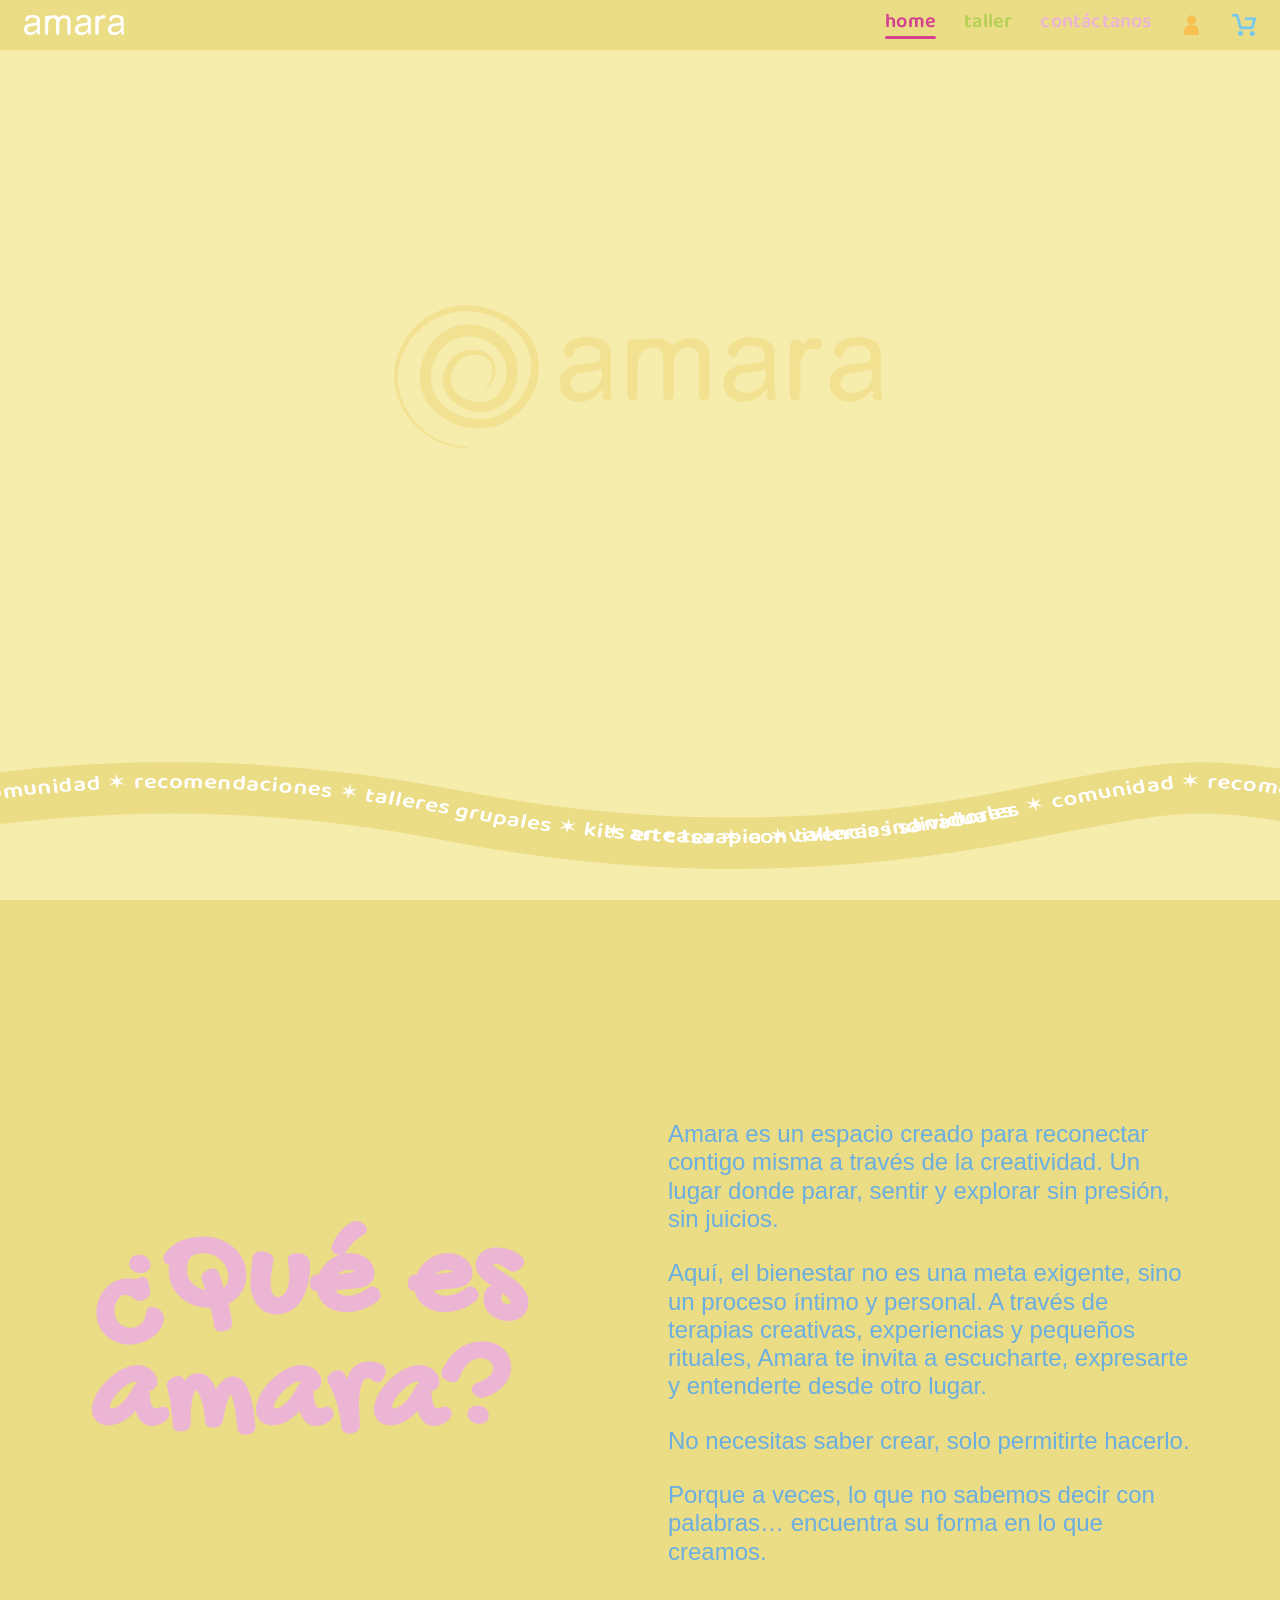
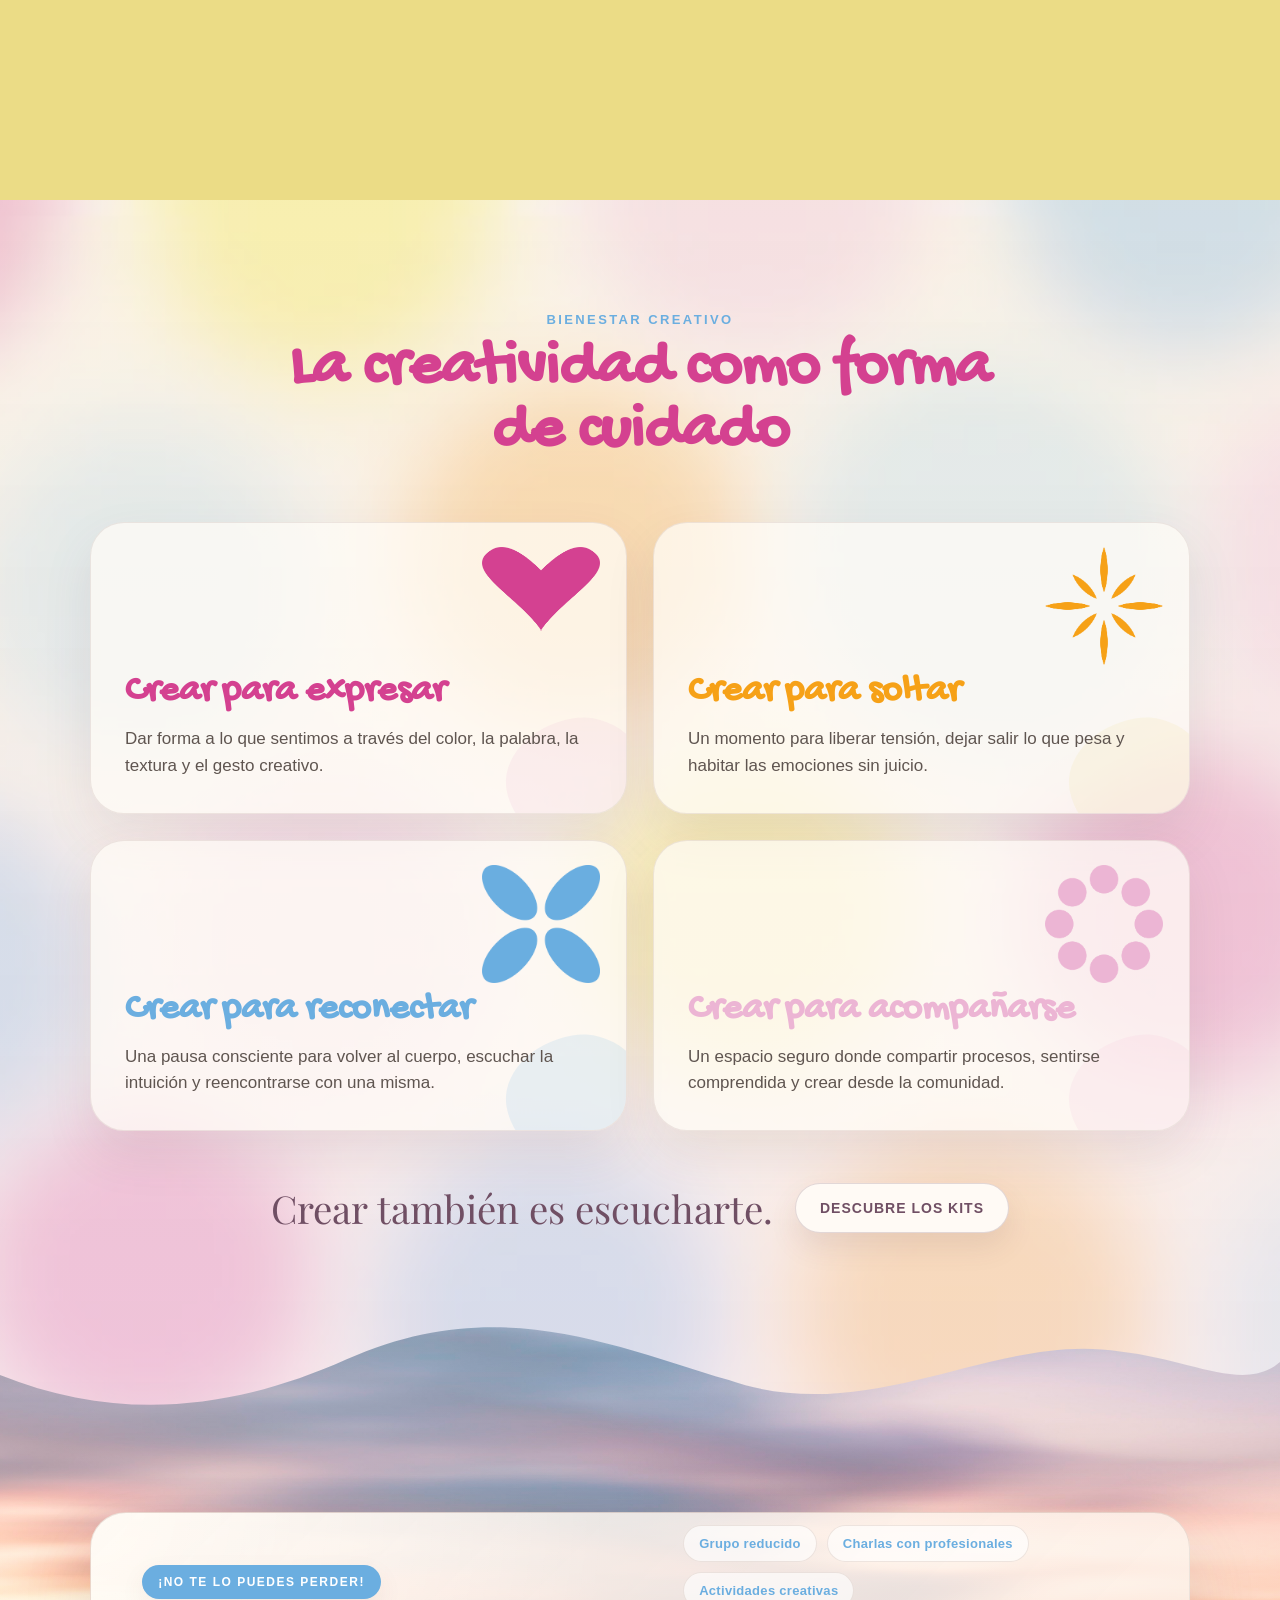
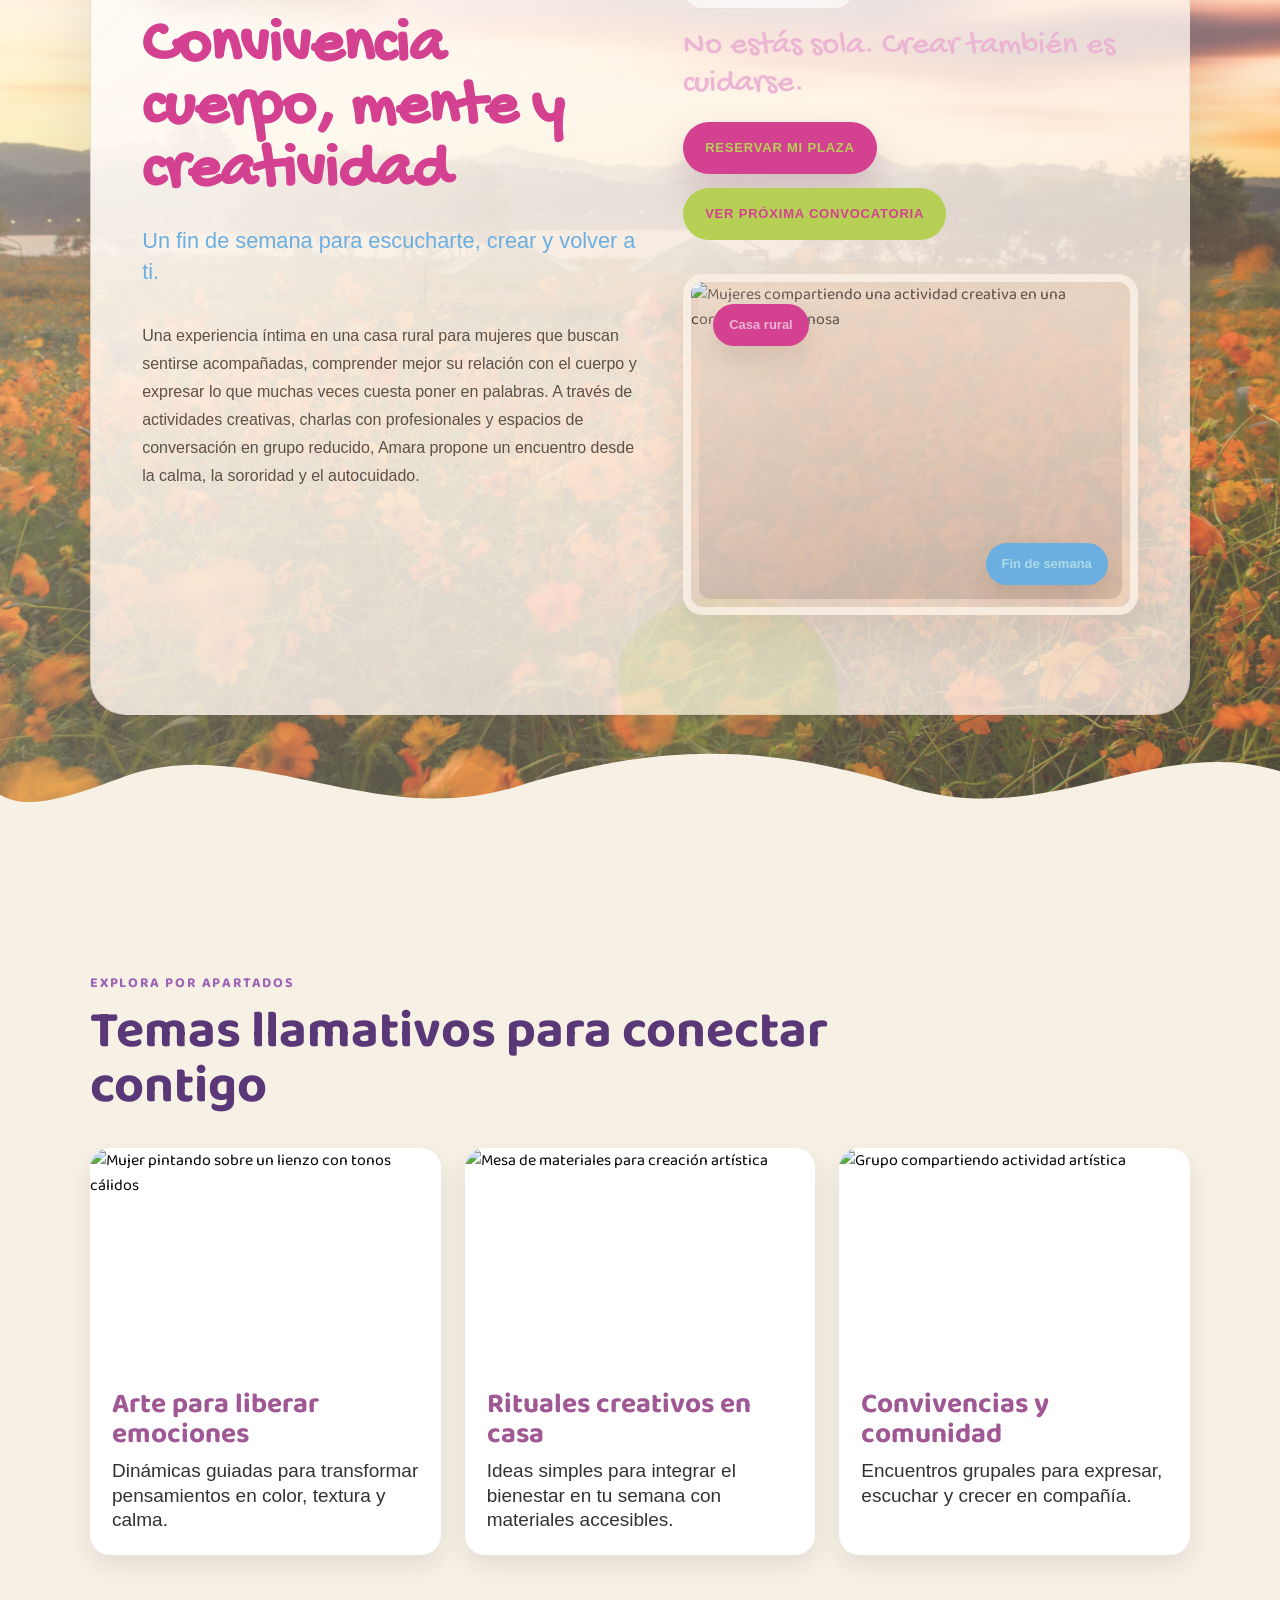
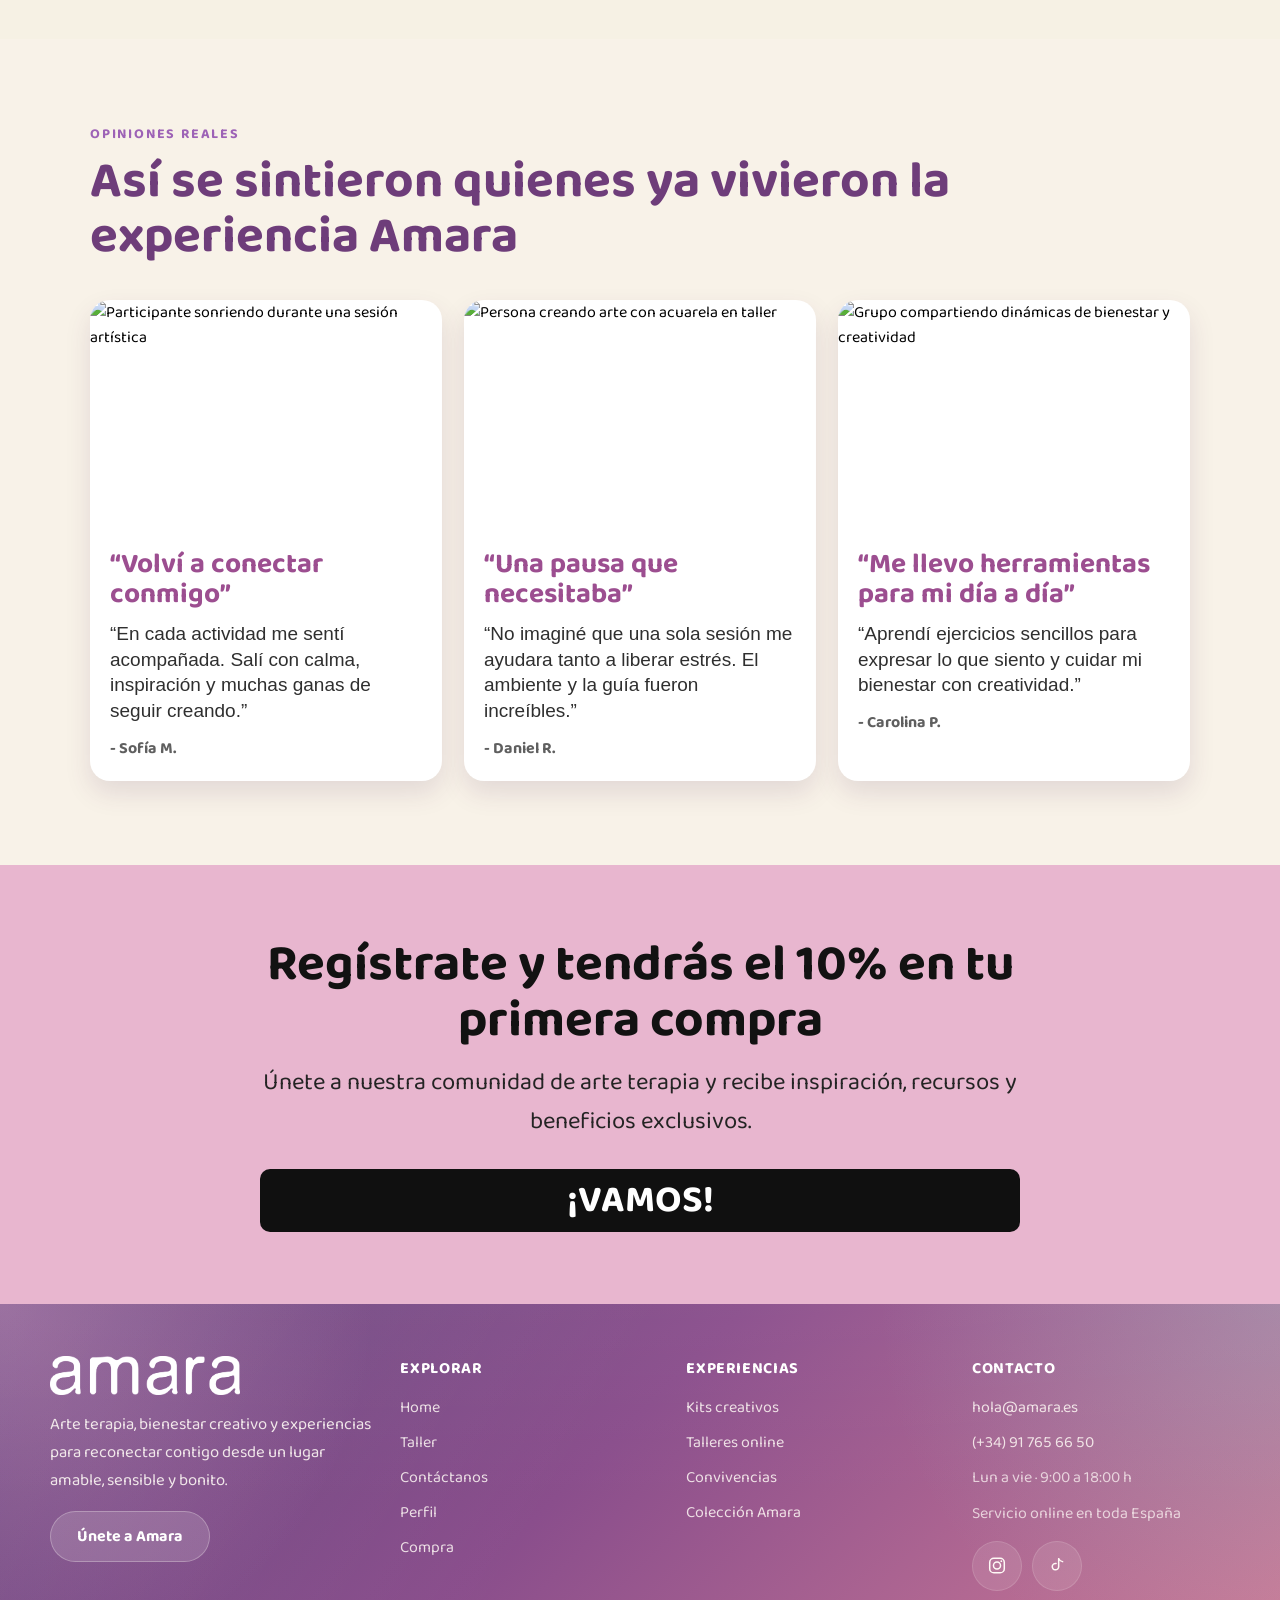
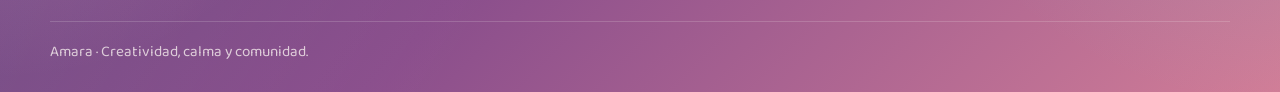
==== commit ad929daa: "cambios" ====
--- a/index.html
+++ b/index.html
@@ -134,7 +134,7 @@
         </div>
 
         <figure class="featured-retreat__visual" aria-label="Mujeres creando juntas en un entorno natural">
-          <img src="img/carruasel/15.jpg" alt="Mujeres compartiendo una actividad creativa en una convivencia luminosa">
+          <img src="img/carruasel/10.jpg" alt="Mujeres compartiendo una actividad creativa en una convivencia luminosa">
           <div class="featured-retreat__note featured-retreat__note--top">Casa rural</div>
           <div class="featured-retreat__note featured-retreat__note--bottom">Fin de semana</div>
         </figure>
@@ -148,17 +148,19 @@
             y el autocuidado.
           </p>
 
-          <ul class="featured-retreat__pills" aria-label="Beneficios de la convivencia">
-            <li>Grupo reducido</li>
-            <li>Charlas con profesionales</li>
-            <li>Actividades creativas</li>
-          </ul>
-
-          <p class="featured-retreat__quote">No estás sola. Crear también es cuidarse.</p>
-
-          <div class="featured-retreat__actions">
-            <a class="featured-retreat__button featured-retreat__button--primary" href="compra.html">Reservar mi plaza</a>
-            <a class="featured-retreat__button featured-retreat__button--secondary" href="taller.html">Ver próxima convocatoria</a>
+          <div class="featured-retreat__extras">
+            <ul class="featured-retreat__pills" aria-label="Beneficios de la convivencia">
+              <li>Grupo reducido</li>
+              <li>Charlas con profesionales</li>
+              <li>Actividades creativas</li>
+            </ul>
+
+            <p class="featured-retreat__quote">No estás sola. Crear también es cuidarse.</p>
+
+            <div class="featured-retreat__actions">
+              <a class="featured-retreat__button featured-retreat__button--primary" href="perfil.html">Reservar mi plaza</a>
+              <a class="featured-retreat__button featured-retreat__button--secondary" href="perfil.html">Ver próxima convocatoria</a>
+            </div>
           </div>
         </div>
       </div>
@@ -190,30 +192,6 @@
             <p>Encuentros grupales para expresar, escuchar y crecer en compañía.</p>
           </div>
         </article>
-      </div>
-    </section>
-    <section class="multimedia" aria-labelledby="multimedia-title">
-      <div class="multimedia__intro">
-        <h2 id="multimedia-title">Contenido multimedia de nuestras carpetas</h2>
-        <p>Una muestra visual para inspirarte antes de elegir tu experiencia en Amara.</p>
-      </div>
-      <div class="multimedia__gallery">
-        <figure class="gallery-item gallery-item--wide">
-          <img src="img/carruasel/20.jpg" alt="Espacio decorado para taller creativo">
-          <figcaption>Talleres inmersivos</figcaption>
-        </figure>
-        <figure class="gallery-item">
-          <img src="img/carruasel/8.jpg" alt="Manos pintando con acuarela">
-          <figcaption>Momentos de expresión</figcaption>
-        </figure>
-        <figure class="gallery-item">
-          <img src="img/carruasel/6.jpg" alt="Composición artística con pinceles y colores">
-          <figcaption>Materiales terapéuticos</figcaption>
-        </figure>
-        <figure class="gallery-item gallery-item--tall">
-          <img src="img/carruasel/21.jpg" alt="Sesión fotográfica de arte y bienestar">
-          <figcaption>Experiencias memorables</figcaption>
-        </figure>
       </div>
     </section>
     <section class="experiencias-usuarios" aria-labelledby="experiencias-usuarios-titulo">
--- a/css/home.css
+++ b/css/home.css
@@ -402,11 +402,11 @@
   position: relative;
   z-index: 2;
   display: grid;
-  grid-template-columns: minmax(0, 1fr) minmax(320px, 0.88fr);
+  grid-template-columns: minmax(0, 0.94fr) minmax(360px, 0.86fr);
   grid-template-areas:
-    "intro media"
+    "intro extras"
     "body media";
-  gap: 30px 44px;
+  gap: 34px 44px;
   width: min(1180px, 100%);
   margin: 0 auto;
   padding: clamp(28px, 4vw, 54px);
@@ -432,6 +432,7 @@
 
 .featured-retreat__intro,
 .featured-retreat__body,
+.featured-retreat__extras,
 .featured-retreat__visual {
   position: relative;
   z-index: 1;
@@ -462,7 +463,7 @@
 .featured-retreat h2 {
   max-width: 720px;
   margin: 0;
-  color: var(--brand-rosa-claro);
+  color: var(--brand-fucsia);
   font-family: "Gochi Hand", cursive;
   font-size: clamp(40px, 5vw, 76px);
   font-weight: 700;
@@ -472,19 +473,22 @@
 .featured-retreat__subtitle {
   max-width: 520px;
   margin: 20px 0 0;
-  color: #8a665c;
+  color: var(--brand-celeste);
   font-family: Helvetica, Arial, sans-serif;
   font-size: clamp(18px, 1.7vw, 24px);
   line-height: 1.45;
 }
 
 .featured-retreat__body {
+  display: contents;
+}
+
+.featured-retreat__body > p:first-child {
   grid-area: body;
   align-self: start;
-}
-
-.featured-retreat__body > p:first-child {
-  max-width: 660px;
+  position: relative;
+  z-index: 1;
+  max-width: 680px;
   margin: 0;
   color: #5e5047;
   font-family: Helvetica, Arial, sans-serif;
@@ -492,11 +496,20 @@
   line-height: 1.75;
 }
 
+.featured-retreat__extras {
+  grid-area: extras;
+  align-self: end;
+  display: flex;
+  flex-direction: column;
+  gap: 18px;
+  transform: translateY(-48px);
+}
+
 .featured-retreat__pills {
   display: flex;
   flex-wrap: wrap;
   gap: 10px;
-  margin: 26px 0 0;
+  margin: 0;
   padding: 0;
   list-style: none;
 }
@@ -506,7 +519,7 @@
   border: 1px solid rgba(139, 102, 82, 0.15);
   border-radius: 999px;
   background: rgba(255, 255, 255, 0.64);
-  color: #79594f;
+  color: var(--brand-celeste);
   font-family: Helvetica, Arial, sans-serif;
   font-size: 13px;
   font-weight: 800;
@@ -514,8 +527,8 @@
 }
 
 .featured-retreat__quote {
-  margin: 30px 0 0;
-  color: #a4507a;
+  margin: 0;
+  color: var(--brand-rosa-claro);
   font-family: "Gochi Hand", cursive;
   font-size: clamp(24px, 2.6vw, 36px);
   line-height: 1.15;
@@ -525,7 +538,7 @@
   display: flex;
   flex-wrap: wrap;
   gap: 14px;
-  margin-top: 28px;
+  margin-top: 0;
 }
 
 .featured-retreat__button {
@@ -545,15 +558,15 @@
 }
 
 .featured-retreat__button--primary {
-  background: #8f5571;
-  color: #fffaf5;
+  background: var(--brand-fucsia);
+  color: var(--brand-verde-claro);
   box-shadow: 0 18px 34px rgba(126, 73, 100, 0.22);
 }
 
 .featured-retreat__button--secondary {
-  border: 1px solid rgba(143, 85, 113, 0.24);
-  background: rgba(255, 250, 245, 0.64);
-  color: #7b4863;
+  
+  background: var(--brand-verde-claro);
+  color: var(--brand-fucsia);
 }
 
 .featured-retreat__button:hover,
@@ -564,7 +577,8 @@
 
 .featured-retreat__button--primary:hover,
 .featured-retreat__button--primary:focus-visible {
-  background: #7d4864;
+ background: #fffaf5;
+  border-color: rgba(143, 85, 113, 0.36);
 }
 
 .featured-retreat__button--secondary:hover,
@@ -580,20 +594,24 @@
 
 .featured-retreat__visual {
   grid-area: media;
-  min-height: 100%;
+  align-self: end;
+  aspect-ratio: 4 / 3;
+  min-height: 0;
   margin: 0;
   overflow: hidden;
-  border-radius: 30px;
-  background: #e8c8b5;
-  box-shadow: 0 26px 54px rgba(96, 68, 58, 0.18);
+  border: 8px solid rgba(255, 250, 245, 0.64);
+  border-radius: 20px;
+  background: rgba(232, 200, 181, 0.48);
+  box-shadow: 0 18px 44px rgba(96, 68, 58, 0.12);
+  transform: translateY(-48px);
 }
 
 .featured-retreat__visual img {
   display: block;
   width: 100%;
   height: 100%;
-  min-height: 540px;
   object-fit: cover;
+  object-position: center 45%;
   filter: saturate(0.94) contrast(0.96);
   transition: transform 0.65s ease, filter 0.65s ease;
 }
@@ -601,13 +619,16 @@
 .featured-retreat__visual::after {
   content: "";
   position: absolute;
-  inset: 0;
-  background: linear-gradient(180deg, rgba(99, 65, 54, 0.04), rgba(74, 43, 37, 0.18));
+  inset: 8px;
+  border-radius: 12px;
+  background:
+    linear-gradient(180deg, rgba(255, 246, 235, 0.08), rgba(94, 65, 56, 0.18)),
+    linear-gradient(90deg, rgba(255, 246, 235, 0.16), transparent 36%);
   pointer-events: none;
 }
 
 .featured-retreat__card:hover .featured-retreat__visual img {
-  transform: scale(1.04);
+  transform: scale(1.025);
   filter: saturate(1.02) contrast(0.98);
 }
 
@@ -987,20 +1008,26 @@
     grid-template-columns: 1fr;
     grid-template-areas:
       "intro"
-      "media"
-      "body";
+      "body"
+      "extras"
+      "media";
     gap: 28px;
     border-radius: 30px;
   }
 
   .featured-retreat__visual {
+    aspect-ratio: 4 / 3;
     min-height: auto;
-    border-radius: 24px;
+    border-radius: 12px;
+    transform: none;
+  }
+
+  .featured-retreat__extras {
+    transform: none;
   }
 
   .featured-retreat__visual img {
-    min-height: 380px;
-    aspect-ratio: 4 / 3;
+    min-height: 0;
   }
 
   .registro-descuento {
@@ -1066,7 +1093,7 @@
   }
 
   .featured-retreat__visual img {
-    min-height: 300px;
+    min-height: 0;
   }
 
   .featured-retreat__note {
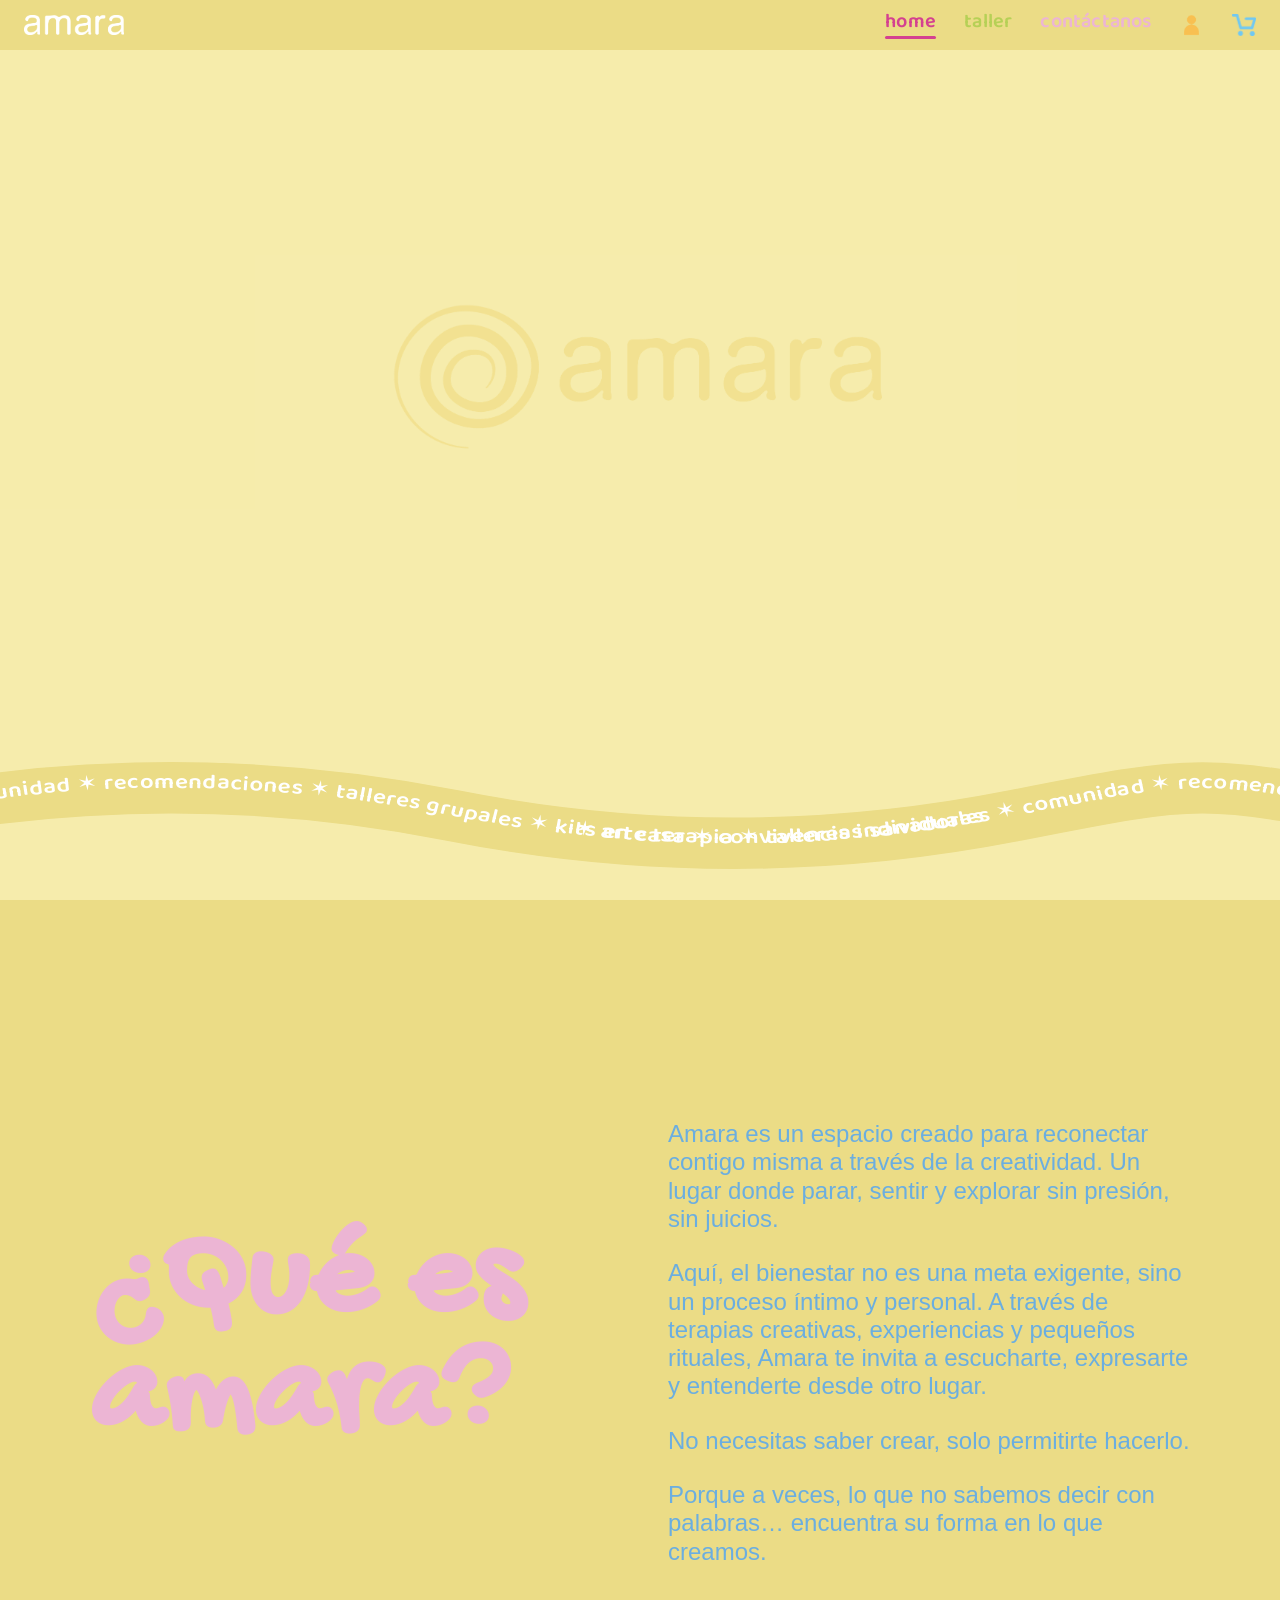
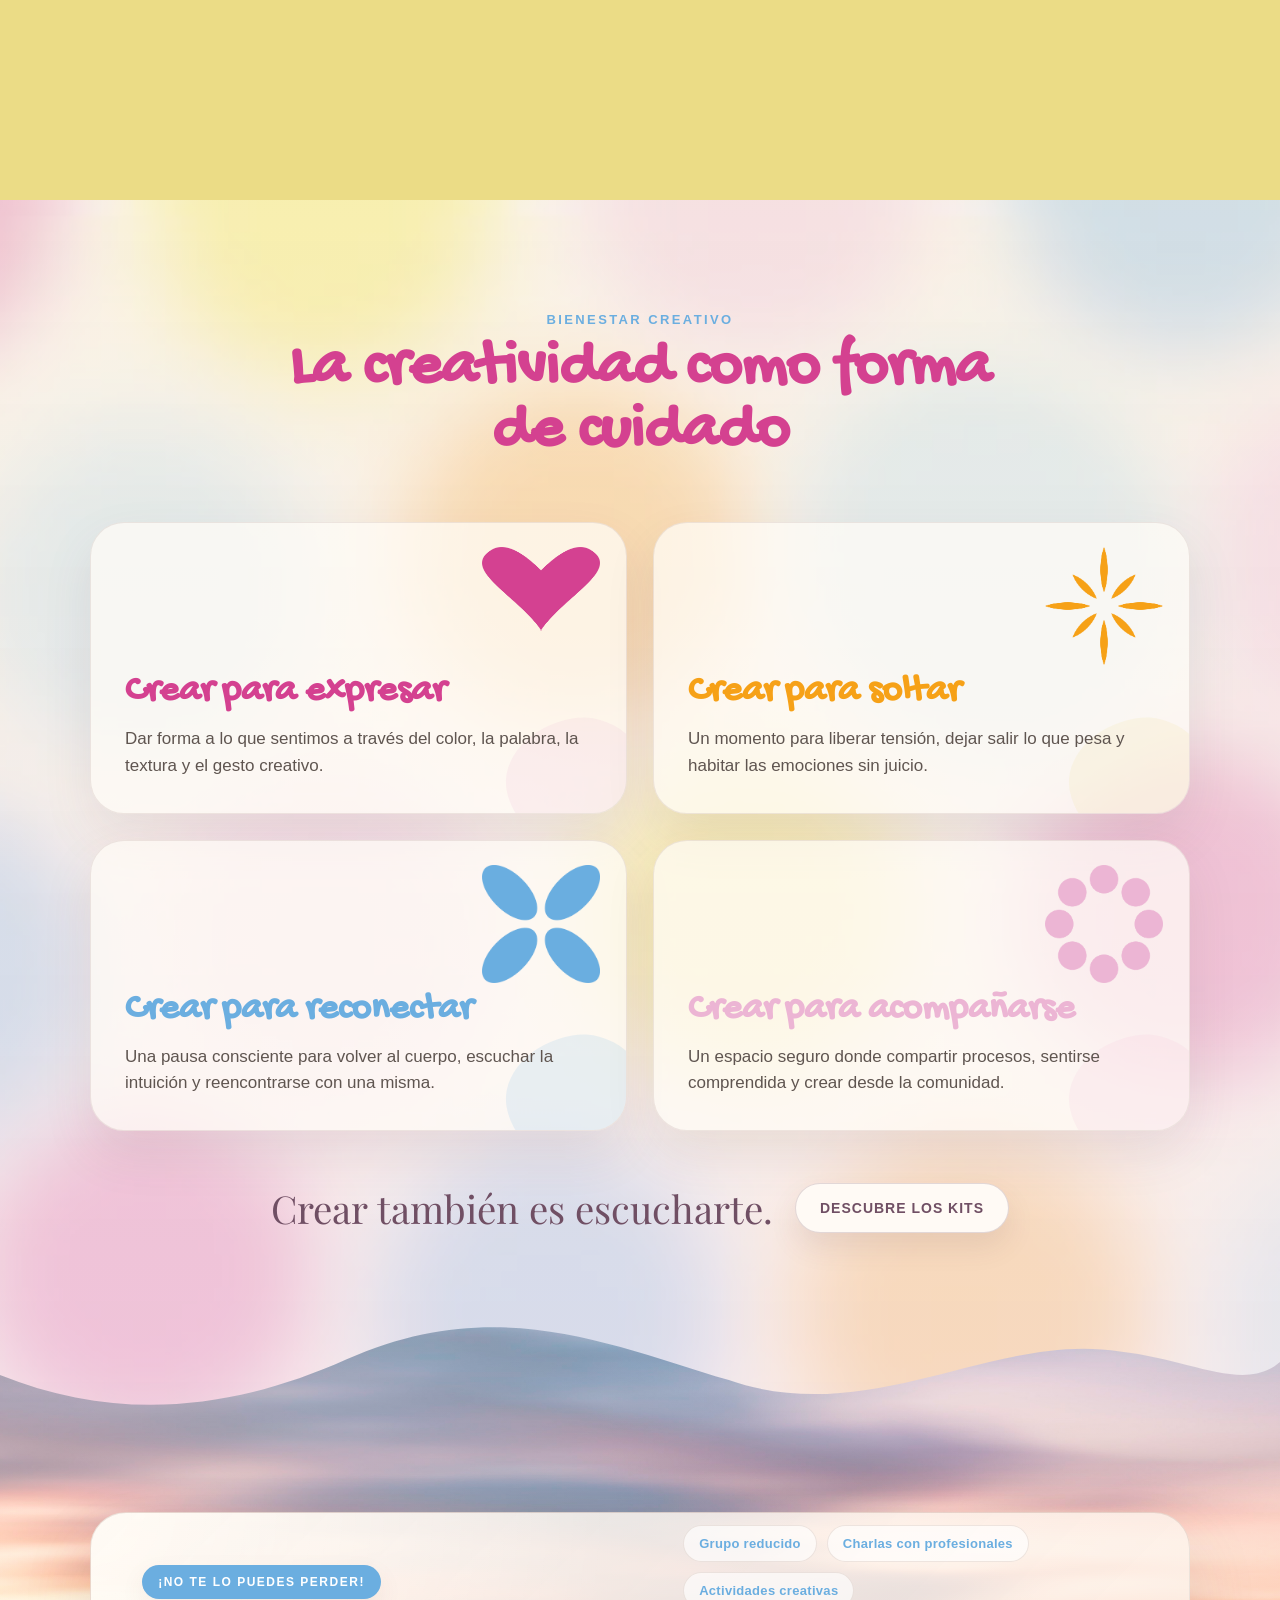
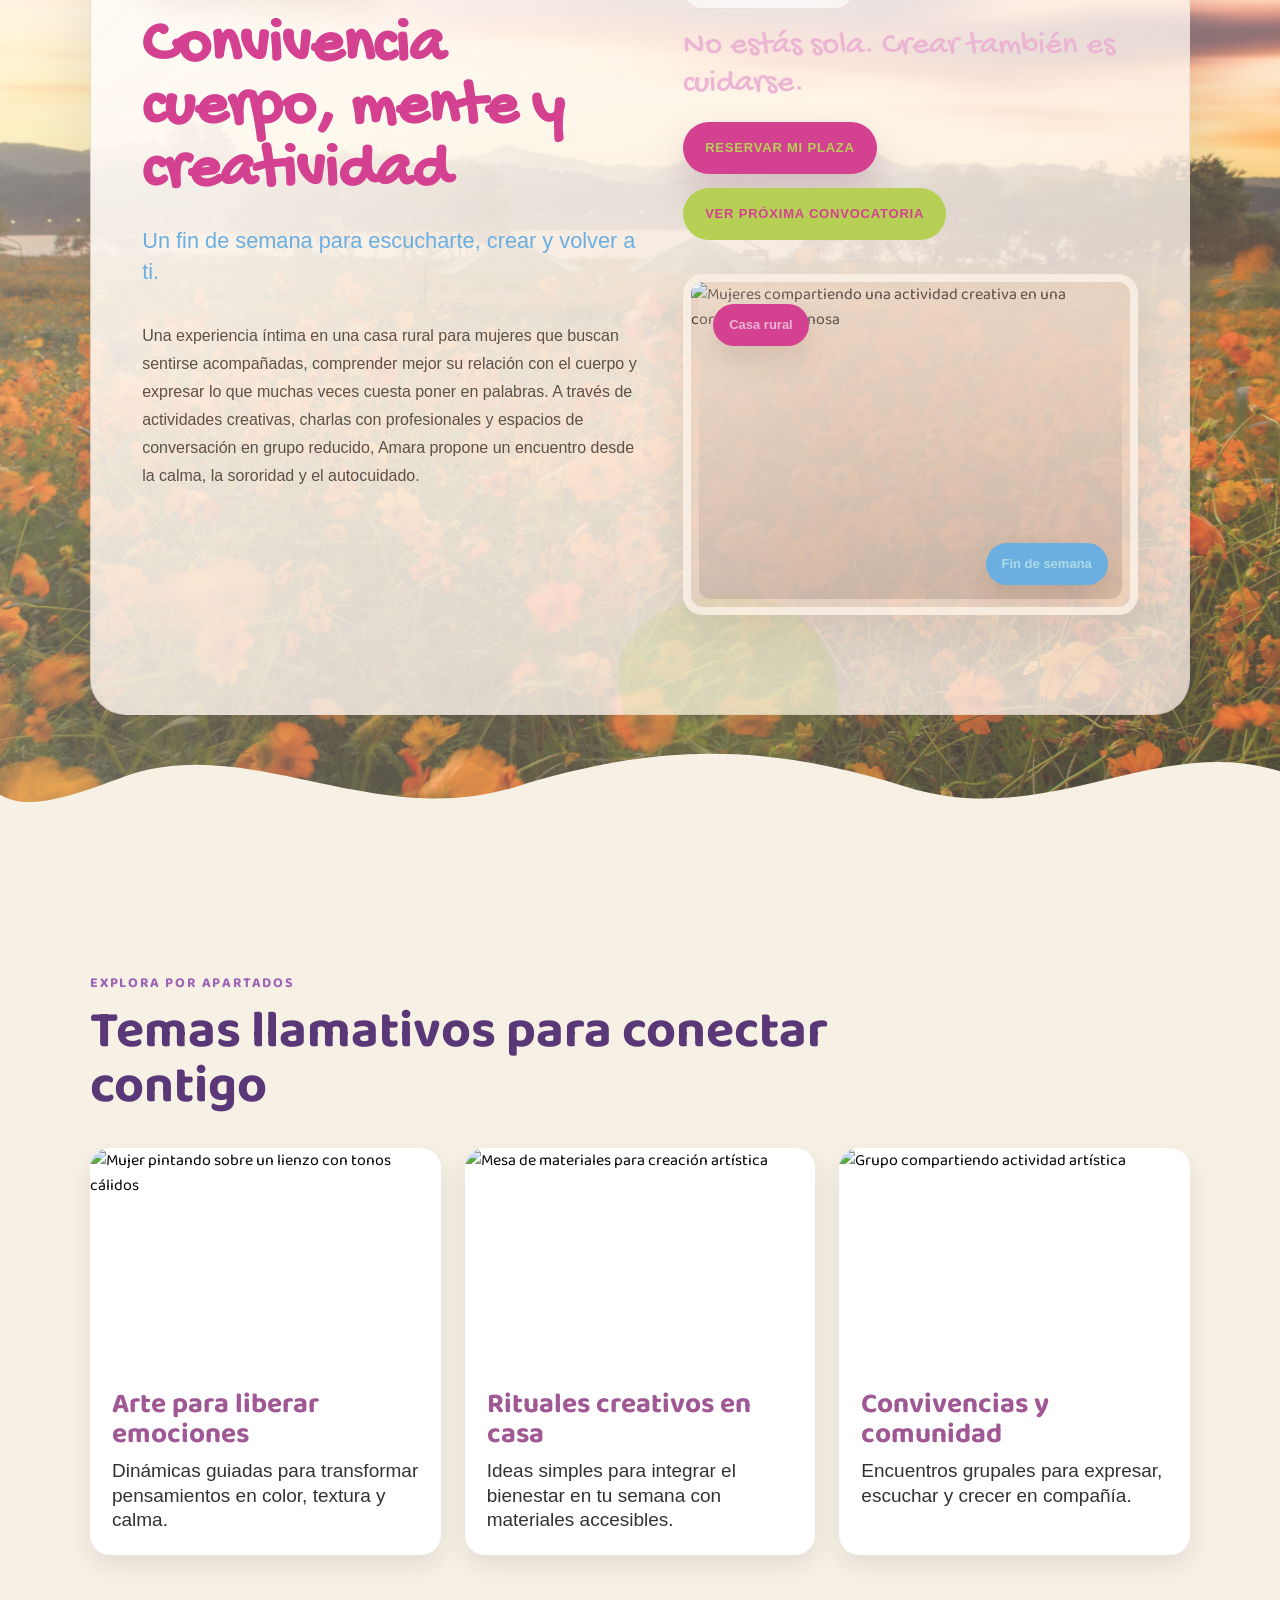
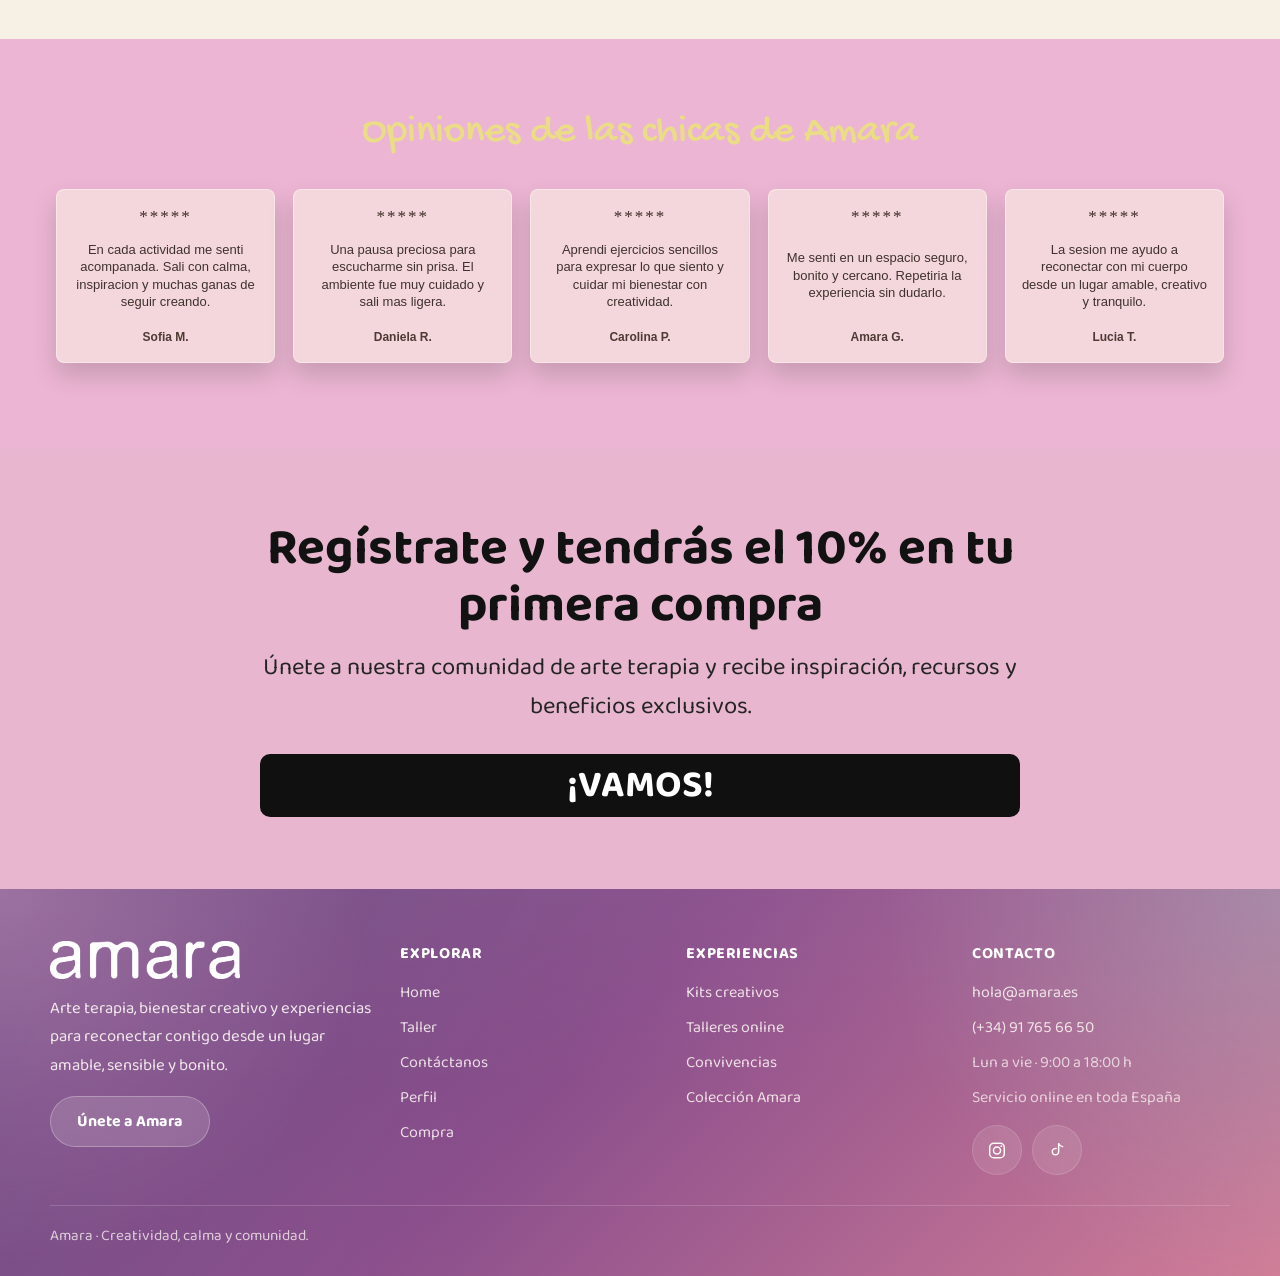
==== commit afacce8f: "regitro" ====
--- a/index.html
+++ b/index.html
@@ -196,32 +196,42 @@
     </section>
     <section class="experiencias-usuarios" aria-labelledby="experiencias-usuarios-titulo">
       <div class="experiencias-usuarios__encabezado">
-        <p class="eyebrow">Opiniones reales</p>
-        <h2 id="experiencias-usuarios-titulo">Así se sintieron quienes ya vivieron la experiencia Amara</h2>
+        <h2 id="experiencias-usuarios-titulo">Opiniones de las chicas de Amara</h2>
       </div>
       <div class="experiencias-usuarios__grid">
         <article class="testimonio-card">
-          <img src="img/carruasel/3.jpg" alt="Participante sonriendo durante una sesión artística">
-          <div class="testimonio-card__contenido">
-            <h3>“Volví a conectar conmigo”</h3>
-            <p>“En cada actividad me sentí acompañada. Salí con calma, inspiración y muchas ganas de seguir creando.”</p>
-            <span>- Sofía M.</span>
-          </div>
-        </article>
-        <article class="testimonio-card">
-          <img src="img/carruasel/11.jpg" alt="Persona creando arte con acuarela en taller">
-          <div class="testimonio-card__contenido">
-            <h3>“Una pausa que necesitaba”</h3>
-            <p>“No imaginé que una sola sesión me ayudara tanto a liberar estrés. El ambiente y la guía fueron increíbles.”</p>
-            <span>- Daniel R.</span>
-          </div>
-        </article>
-        <article class="testimonio-card">
-          <img src="img/carruasel/16.jpg" alt="Grupo compartiendo dinámicas de bienestar y creatividad">
-          <div class="testimonio-card__contenido">
-            <h3>“Me llevo herramientas para mi día a día”</h3>
-            <p>“Aprendí ejercicios sencillos para expresar lo que siento y cuidar mi bienestar con creatividad.”</p>
-            <span>- Carolina P.</span>
+          <div class="testimonio-card__contenido">
+            <p class="testimonio-card__stars" aria-label="5 de 5 estrellas">*****</p>
+            <p>En cada actividad me senti acompanada. Sali con calma, inspiracion y muchas ganas de seguir creando.</p>
+            <span>Sofia M.</span>
+          </div>
+        </article>
+        <article class="testimonio-card">
+          <div class="testimonio-card__contenido">
+            <p class="testimonio-card__stars" aria-label="5 de 5 estrellas">*****</p>
+            <p>Una pausa preciosa para escucharme sin prisa. El ambiente fue muy cuidado y sali mas ligera.</p>
+            <span>Daniela R.</span>
+          </div>
+        </article>
+        <article class="testimonio-card">
+          <div class="testimonio-card__contenido">
+            <p class="testimonio-card__stars" aria-label="5 de 5 estrellas">*****</p>
+            <p>Aprendi ejercicios sencillos para expresar lo que siento y cuidar mi bienestar con creatividad.</p>
+            <span>Carolina P.</span>
+          </div>
+        </article>
+        <article class="testimonio-card">
+          <div class="testimonio-card__contenido">
+            <p class="testimonio-card__stars" aria-label="5 de 5 estrellas">*****</p>
+            <p>Me senti en un espacio seguro, bonito y cercano. Repetiria la experiencia sin dudarlo.</p>
+            <span>Amara G.</span>
+          </div>
+        </article>
+        <article class="testimonio-card">
+          <div class="testimonio-card__contenido">
+            <p class="testimonio-card__stars" aria-label="5 de 5 estrellas">*****</p>
+            <p>La sesion me ayudo a reconectar con mi cuerpo desde un lugar amable, creativo y tranquilo.</p>
+            <span>Lucia T.</span>
           </div>
         </article>
       </div>
--- a/css/home.css
+++ b/css/home.css
@@ -763,63 +763,74 @@
 }
 
 .experiencias-usuarios {
-  padding: 84px 90px;
-  background: #f8f2e8;
+  padding: 72px 56px 86px;
+  background: var(--brand-rosa-claro);
 }
 
 .experiencias-usuarios__encabezado {
   max-width: 900px;
-  margin-bottom: 34px;
-}
+  margin: 0 auto 34px;
+  text-align: center;
+}
+
+
 
 .experiencias-usuarios__encabezado h2 {
   margin: 0;
-  color: #6e3d7a;
-  font-size: clamp(30px, 4vw, 52px);
+  color: var(--amarillo-logo-amara);
+  font-family: "Gochi Hand", cursive;
+  font-size: clamp(28px, 3.2vw, 44px);
+  font-weight: 400;
   line-height: 1.08;
 }
 
 .experiencias-usuarios__grid {
   display: grid;
-  grid-template-columns: repeat(3, minmax(0, 1fr));
-  gap: 22px;
+  grid-template-columns: repeat(5, minmax(150px, 1fr));
+  gap: 18px;
+  align-items: stretch;
 }
 
 .testimonio-card {
-  background: #fff;
-  border-radius: 20px;
+  background: #f4d7dc;
+  border: 1px solid rgba(255, 250, 245, 0.45);
+  border-radius: 8px;
   overflow: hidden;
-  box-shadow: 0 12px 26px rgba(82, 48, 91, 0.13);
-}
-
-.testimonio-card img {
-  width: 100%;
-  height: 230px;
-  object-fit: cover;
-  display: block;
+  box-shadow: 0 12px 24px rgba(22, 35, 15, 0.18);
 }
 
 .testimonio-card__contenido {
-  padding: 20px;
-}
-
-.testimonio-card__contenido h3 {
+  display: flex;
+  min-height: 172px;
+  flex-direction: column;
+  justify-content: space-between;
+  padding: 18px 16px;
+  text-align: center;
+}
+
+.testimonio-card__stars {
   margin: 0 0 10px;
-  color: #9c4e90;
-  font-size: 28px;
-  line-height: 1.1;
-}
-
-.testimonio-card__contenido p {
-  margin: 0 0 12px;
-  color: #2f2f2f;
-  font-size: 19px;
+  color: #3d2c26;
+  font-family: Georgia, "Times New Roman", serif;
+  font-size: 17px;
+  letter-spacing: 2px;
+  line-height: 1;
+}
+
+.testimonio-card__contenido p:not(.testimonio-card__stars) {
+  margin: 0;
+  color: #3f322e;
+  font-size: 13px;
   line-height: 1.35;
   font-family: Helvetica, Arial, sans-serif;
 }
 
 .testimonio-card__contenido span {
-  color: #5f5f5f;
+  display: block;
+  margin-top: 14px;
+  color: #4e3a34;
+  font-family: Helvetica, Arial, sans-serif;
+  font-size: 12px;
   font-weight: 700;
 }
 
@@ -991,6 +1002,10 @@
   .multimedia,
   .experiencias-usuarios {
     padding: 64px 28px 72px;
+  }
+
+  .experiencias-usuarios__grid {
+    grid-template-columns: repeat(3, minmax(0, 1fr));
   }
 
   .featured-retreat {
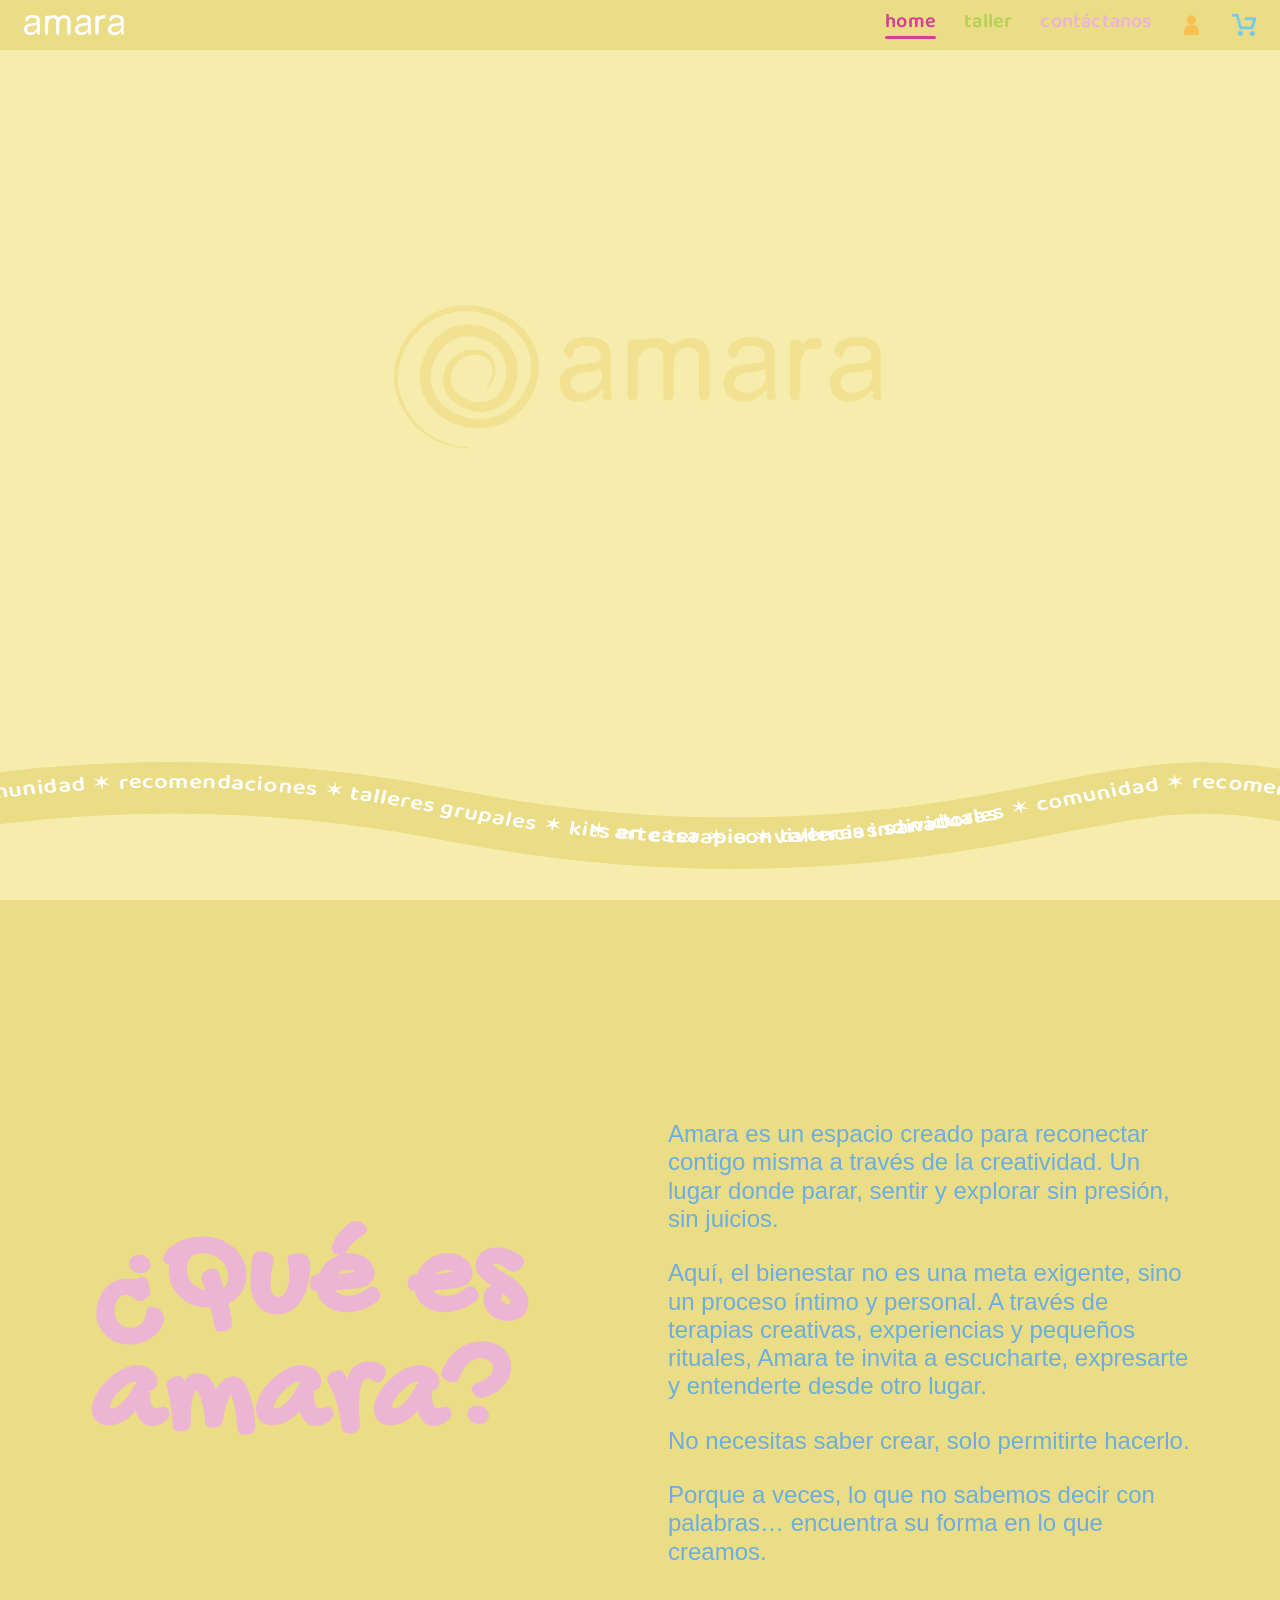
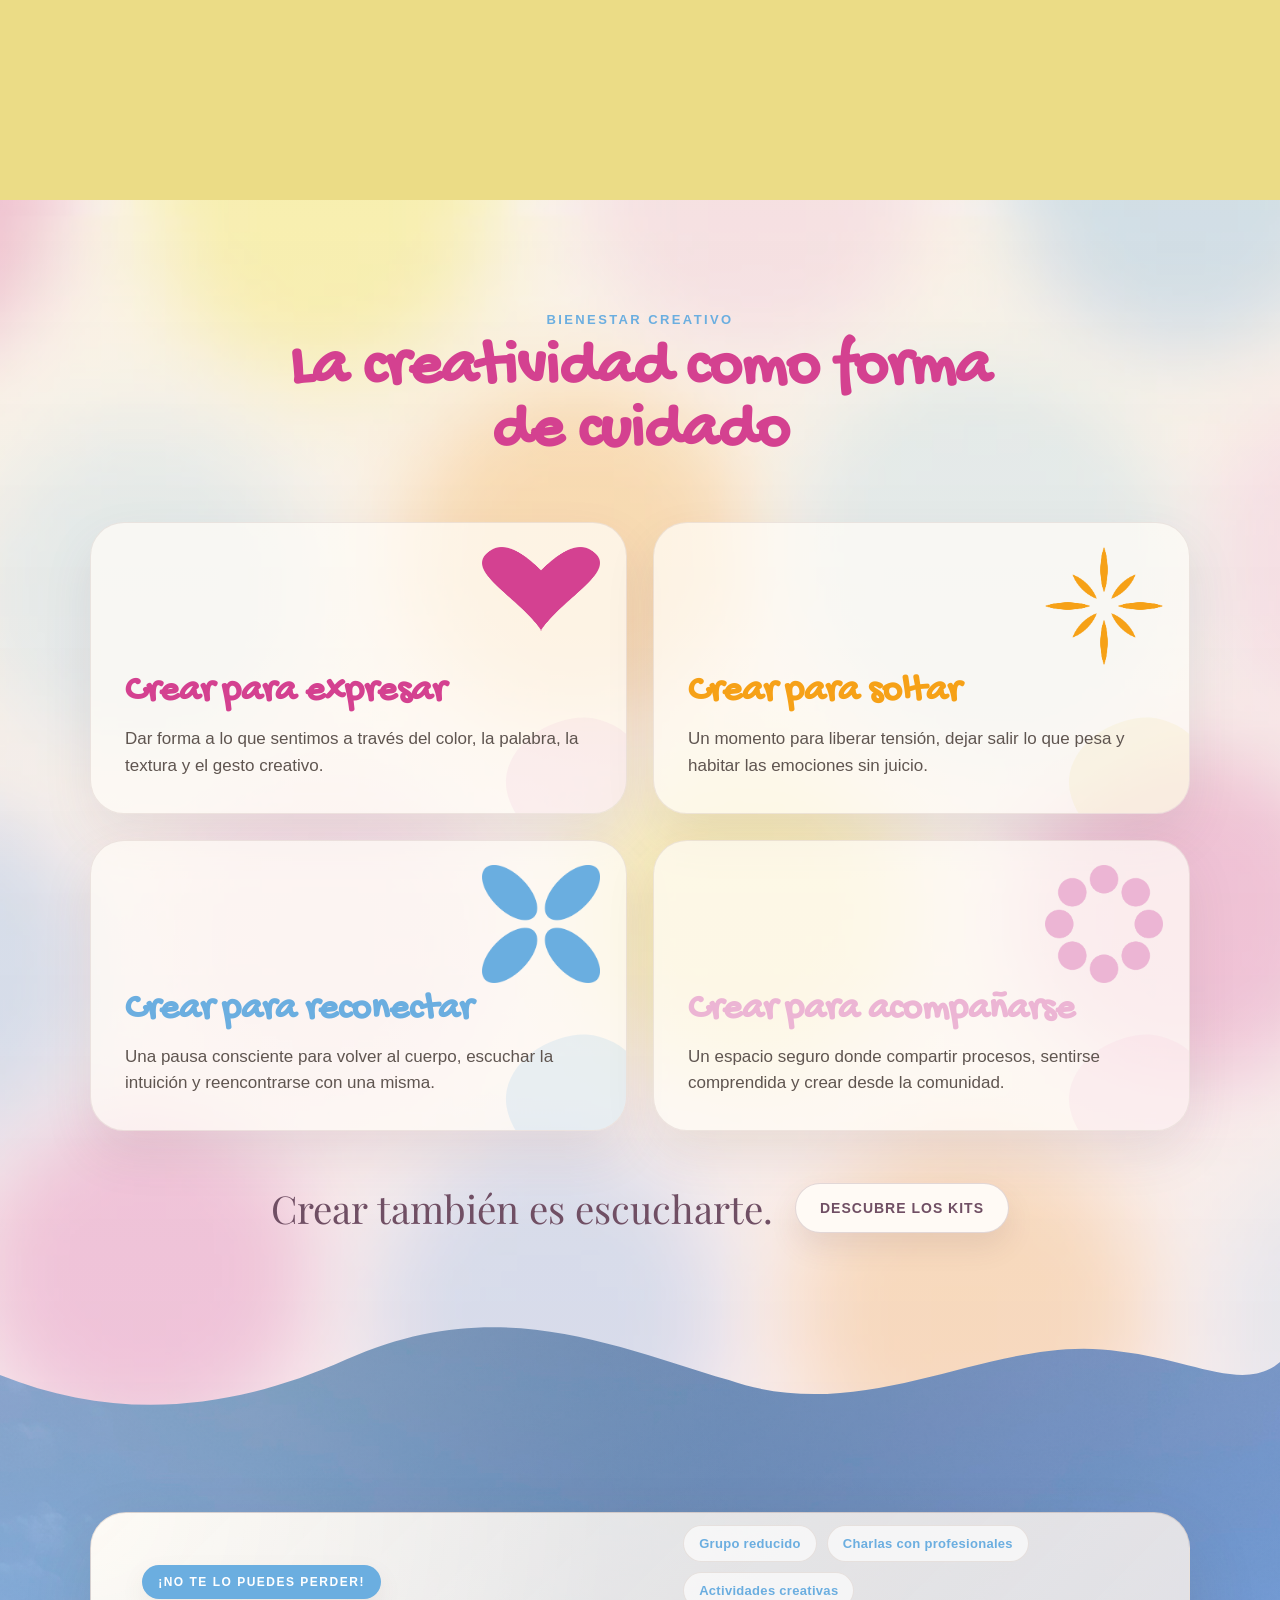
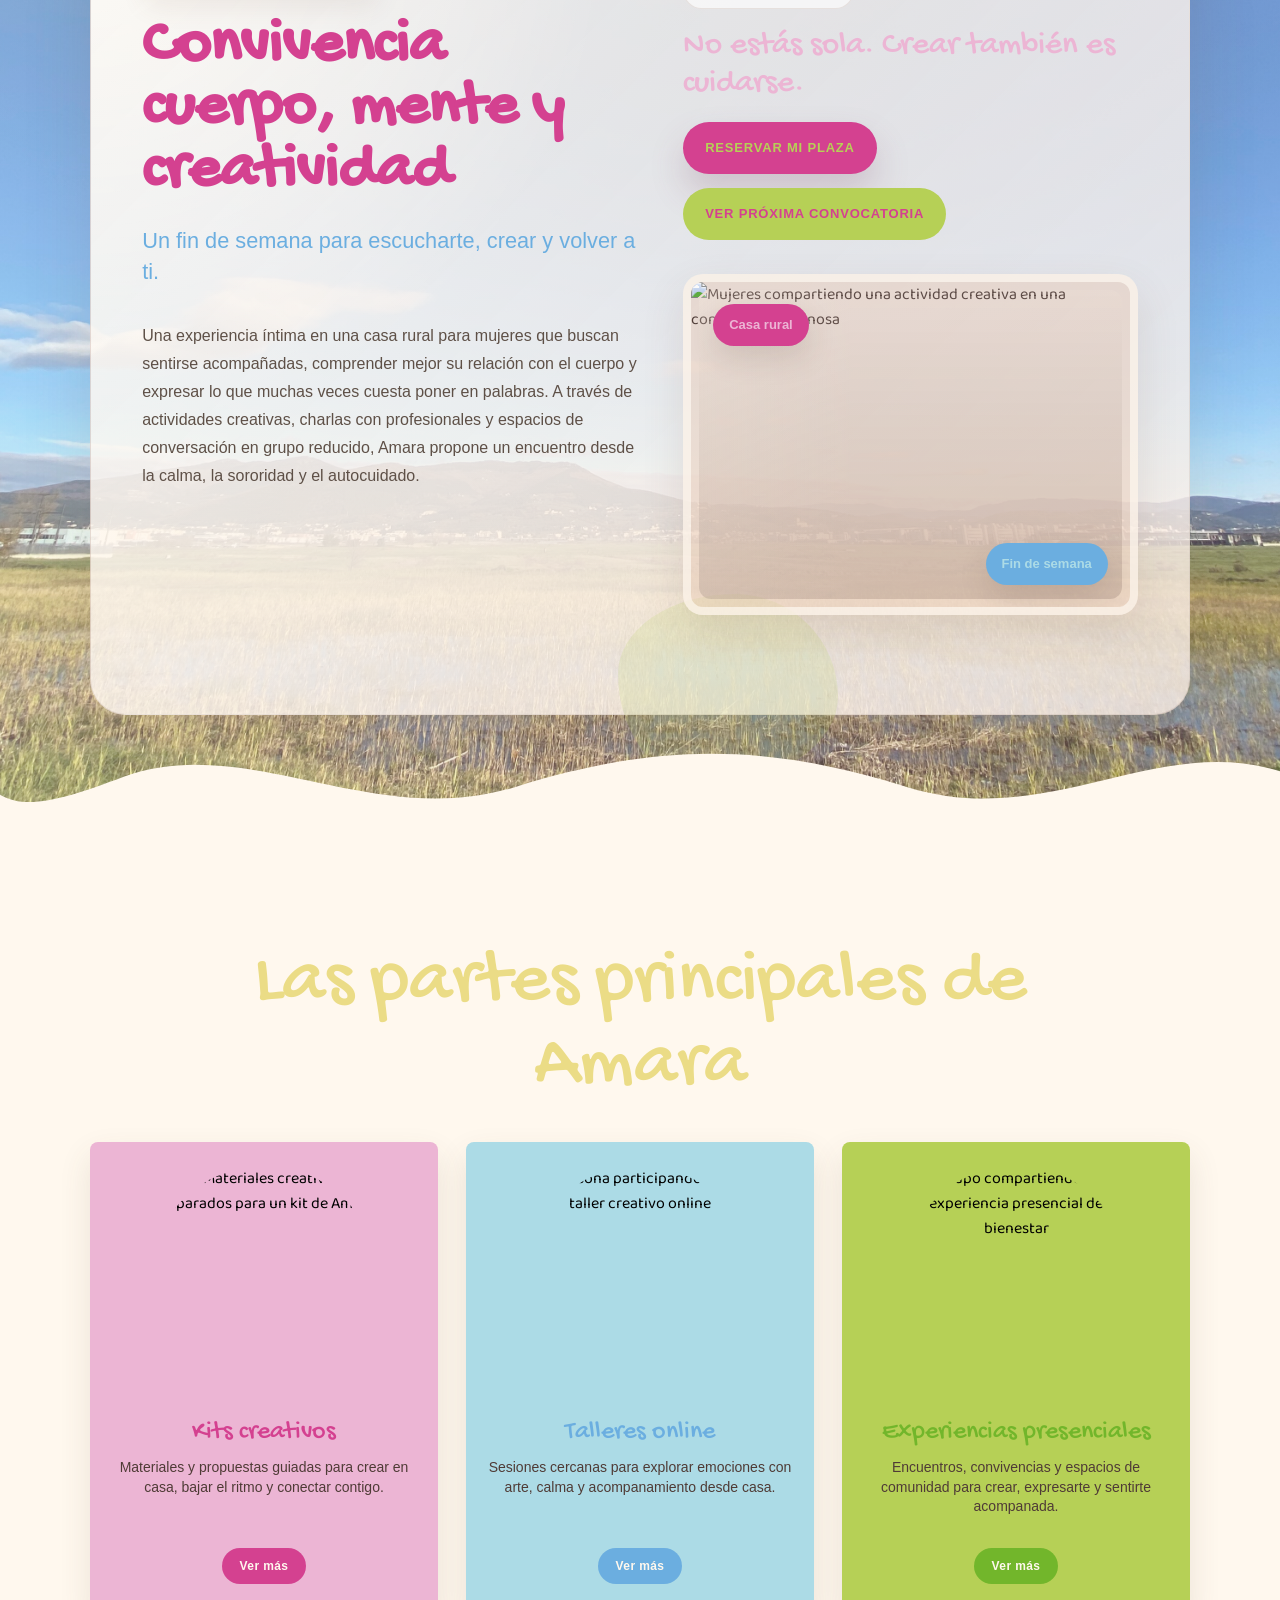
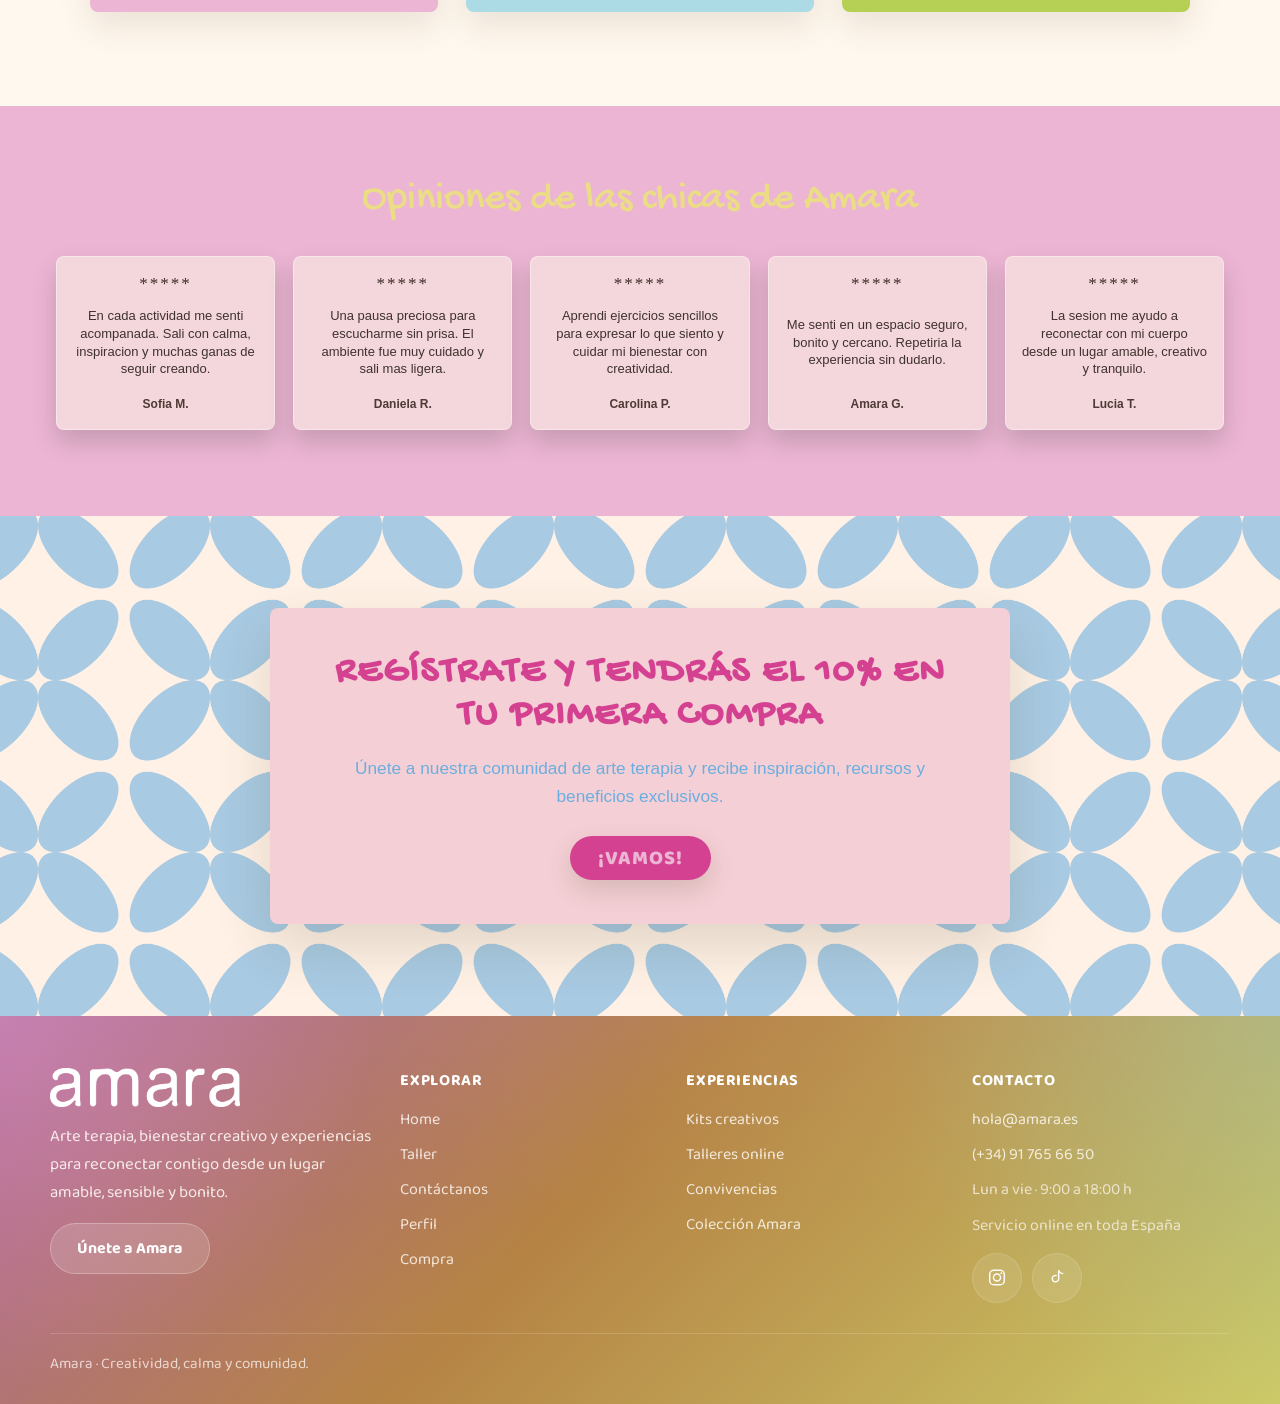
==== commit e524b81b: "mas cambios" ====
--- a/index.html
+++ b/index.html
@@ -167,29 +167,31 @@
     </section>
     <section class="topics" aria-labelledby="topics-title">
       <div class="topics__heading">
-        <p class="eyebrow">Explora por apartados</p>
-        <h2 id="topics-title">Temas llamativos para conectar contigo</h2>
+        <h2 id="topics-title">Las partes principales de Amara</h2>
       </div>
       <div class="topics__grid">
         <article class="topic-card">
-          <img src="img/carruasel/12.jpg" alt="Mujer pintando sobre un lienzo con tonos cálidos">
+          <img src="img/carruasel/14.jpg" alt="Materiales creativos preparados para un kit de Amara">
           <div class="topic-card__content">
-            <h3>Arte para liberar emociones</h3>
-            <p>Dinámicas guiadas para transformar pensamientos en color, textura y calma.</p>
+            <h3>Kits creativos</h3>
+            <p>Materiales y propuestas guiadas para crear en casa, bajar el ritmo y conectar contigo.</p>
+            <a class="topic-card__button" href="taller.html">Ver más</a>
           </div>
         </article>
         <article class="topic-card">
-          <img src="img/carruasel/14.jpg" alt="Mesa de materiales para creación artística">
+          <img src="img/carruasel/8.jpg" alt="Persona participando en un taller creativo online">
           <div class="topic-card__content">
-            <h3>Rituales creativos en casa</h3>
-            <p>Ideas simples para integrar el bienestar en tu semana con materiales accesibles.</p>
+            <h3>Talleres online</h3>
+            <p>Sesiones cercanas para explorar emociones con arte, calma y acompanamiento desde casa.</p>
+            <a class="topic-card__button" href="taller.html">Ver más</a>
           </div>
         </article>
         <article class="topic-card">
-          <img src="img/carruasel/17.jpg" alt="Grupo compartiendo actividad artística">
+          <img src="img/carruasel/15.jpg" alt="Grupo compartiendo una experiencia presencial de bienestar">
           <div class="topic-card__content">
-            <h3>Convivencias y comunidad</h3>
-            <p>Encuentros grupales para expresar, escuchar y crecer en compañía.</p>
+            <h3>Experiencias presenciales</h3>
+            <p>Encuentros, convivencias y espacios de comunidad para crear, expresarte y sentirte acompanada.</p>
+            <a class="topic-card__button" href="taller.html">Ver más</a>
           </div>
         </article>
       </div>
--- a/css/home.css
+++ b/css/home.css
@@ -1,3 +1,5 @@
+@import url("https://fonts.googleapis.com/css2?family=Gochi+Hand&display=swap");
+
 :root {
   --amarillo-logo-amara: #ebdc86;
   --brand-rosa-claro: #ecb5d4;
@@ -8,6 +10,7 @@
   --brand-celeste: #6baee0;
   --brand-naranja: #f6a117;
   --brand-verde: #72b62b;
+  --font-gochi: "Gochi Hand", cursive;
 }
 
 * {
@@ -375,7 +378,7 @@
   padding: 272px 90px 222px;
   background:
     linear-gradient(135deg, rgba(255, 248, 238, 0.42), rgba(244, 216, 214, 0.22)),
-    url("../img/fondos/fondo3.jpg") center/cover no-repeat;
+    url("../img/fondos/fondo4.jpeg") center/cover no-repeat;
   color: #4f3b36;
   -webkit-mask-image: url("data:image/svg+xml,%3Csvg viewBox='0 0 1440 1000' preserveAspectRatio='none' xmlns='http://www.w3.org/2000/svg'%3E%3Cpath fill='black' d='M0 104C130 140 260 132 390 92C560 40 690 82 820 108C980 146 1120 70 1260 86C1340 92 1400 118 1440 94V872C1300 842 1180 918 1020 884C860 850 740 850 580 884C420 918 280 842 140 876C70 894 30 902 0 890V104Z'/%3E%3C/svg%3E");
   mask-image: url("data:image/svg+xml,%3Csvg viewBox='0 0 1440 1000' preserveAspectRatio='none' xmlns='http://www.w3.org/2000/svg'%3E%3Cpath fill='black' d='M0 104C130 140 260 132 390 92C560 40 690 82 820 108C980 146 1120 70 1260 86C1340 92 1400 118 1440 94V872C1300 842 1180 918 1020 884C860 850 740 850 580 884C420 918 280 842 140 876C70 894 30 902 0 890V104Z'/%3E%3C/svg%3E");
@@ -687,13 +690,14 @@
 .topics {
   position: relative;
   z-index: 1;
-  padding: 240px 90px 84px;
-  background: #f6f1e4;
+  padding: 210px 90px 94px;
+  background: #fff8ee;
 }
 
 .topics__heading {
   max-width: 860px;
-  margin-bottom: 34px;
+  margin: 0 auto 34px;
+  text-align: center;
 }
 
 .eyebrow {
@@ -707,54 +711,118 @@
 
 .topics__heading h2 {
   margin: 0;
-  color: #5a3777;
-  font-size: clamp(28px, 4.2vw, 52px);
-  line-height: 1.06;
+  color: var(--amarillo-logo-amara);
+  font-family: "Gochi Hand", cursive;
+  font-size: clamp(44px, 6vw, 82px);
+  font-weight: 400;
+  line-height: 1.08;
 }
 
 .topics__grid {
   display: grid;
   grid-template-columns: repeat(3, minmax(0, 1fr));
-  gap: 24px;
+  gap: 28px;
 }
 
 .topic-card {
-  background: #fff;
-  border-radius: 20px;
-  overflow: hidden;
-  box-shadow: 0 10px 24px rgba(67, 39, 78, 0.1);
+  position: relative;
+  --topic-card-bg: var(--brand-rosa-claro);
+  --topic-card-accent: var(--brand-fucsia);
+  --topic-card-text: #4f3b36;
+  display: flex;
+  min-height: 470px;
+  flex-direction: column;
+  align-items: center;
+  padding: 24px 22px 28px;
+  border-radius: 8px;
+  background: var(--topic-card-bg);
+  box-shadow: 0 14px 32px rgba(91, 70, 54, 0.12);
+  text-align: center;
   transition: transform 0.35s ease, box-shadow 0.35s ease;
+}
+
+.topic-card:nth-child(1) {
+  --topic-card-bg: var(--brand-rosa-claro);
+  --topic-card-accent: var(--brand-fucsia);
+}
+
+.topic-card:nth-child(2) {
+  --topic-card-bg: var(--brand-celeste-claro);
+  --topic-card-accent: var(--brand-celeste);
+}
+
+.topic-card:nth-child(3) {
+  --topic-card-bg: var(--brand-verde-claro);
+  --topic-card-accent: var(--brand-verde);
 }
 
 .topic-card:hover {
   transform: translateY(-6px);
-  box-shadow: 0 16px 34px rgba(67, 39, 78, 0.16);
+  box-shadow: 0 18px 40px rgba(91, 70, 54, 0.18);
 }
 
 .topic-card img {
-  width: 100%;
-  height: 220px;
+  display: block;
+  width: min(230px, 82%);
+  aspect-ratio: 1;
+  height: auto;
   object-fit: cover;
-  display: block;
+  border-radius: 50%;
 }
 
 .topic-card__content {
-  padding: 22px;
+  display: flex;
+  flex: 1;
+  flex-direction: column;
+  align-items: center;
+  padding: 22px 0 0;
 }
 
 .topic-card__content h3 {
-  margin: 0 0 10px;
-  color: #a05895;
-  font-size: 28px;
-  line-height: 1.05;
+  margin: 0 0 12px;
+  color: var(--topic-card-accent);
+  font-family: "Gochi Hand", cursive;
+  font-size: clamp(20px, 2vw, 26px);
+  font-weight: 400;
+  line-height: 1.1;
 }
 
 .topic-card__content p {
   margin: 0;
-  color: #323232;
-  font-size: 19px;
-  line-height: 1.3;
+  color: var(--topic-card-text);
+  font-size: 14px;
+  line-height: 1.4;
   font-family: Helvetica, Arial, sans-serif;
+}
+
+.topic-card__button {
+  display: inline-flex;
+  align-items: center;
+  justify-content: center;
+  min-height: 36px;
+  margin-top: auto;
+  padding: 0 18px;
+  border-radius: 999px;
+  background: var(--topic-card-accent);
+  color: #fff8ee;
+  font-family: Helvetica, Arial, sans-serif;
+  font-size: 12px;
+  font-weight: 800;
+  letter-spacing: 0.4px;
+  text-decoration: none;
+  transition: transform 0.24s ease, background-color 0.24s ease, box-shadow 0.24s ease;
+}
+
+.topic-card__button:hover,
+.topic-card__button:focus-visible {
+  background:var(--amarillo-logo-amara);
+  box-shadow: 0 10px 20px rgba(120, 72, 45, 0.2);
+  transform: translateY(-2px);
+}
+
+.topic-card__button:focus-visible {
+  outline: 3px solid rgba(255, 248, 238, 0.9);
+  outline-offset: 4px;
 }
 
 .multimedia {
@@ -835,39 +903,65 @@
 }
 
 .registro-descuento {
-  padding: 72px 24px;
-  background: #e8b6cf;
+  position: relative;
+  overflow: hidden;
+  padding: 92px 24px;
+  background: #fff1e5;
+}
+
+.registro-descuento::before {
+  content: "";
+  position: absolute;
+  inset: -70px;
+  background-image: url("../img/simbolos/flor.png");
+  background-position: center;
+  background-repeat: repeat;
+  background-size: 172px 172px;
+  opacity: 0.58;
+  pointer-events: none;
 }
 
 .registro-descuento__contenido {
-  max-width: 760px;
+  position: relative;
+  z-index: 1;
+  max-width: 740px;
   margin: 0 auto;
+  padding: 44px 54px;
+  border-radius: 8px;
+  background: #f4cfd5;
+  box-shadow: 0 22px 54px rgba(70, 64, 37, 0.16);
   text-align: center;
 }
 
 .registro-descuento h2 {
-  margin: 0 0 14px;
-  color: #121212;
-  font-size: clamp(34px, 4vw, 54px);
-  line-height: 1.1;
+  margin: 0 0 18px;
+  color: var(--brand-fucsia);
+  font-family: "Gochi Hand", cursive;
+  font-size: clamp(24px, 3vw, 38px);
+  font-weight: 700;
+  letter-spacing: 2px;
+  line-height: 1.12;
+  text-transform: uppercase;
 }
 
 .registro-descuento p {
-  margin: 0 0 28px;
-  font-size: 24px;
-  color: #242424;
+  max-width: 640px;
+  margin: 0 auto 26px;
+  color: var(--brand-celeste);
+  font-family: Helvetica, Arial, sans-serif;
+  font-size: clamp(15px, 1.35vw, 18px);
+  line-height: 1.6;
 }
 
 .registro-descuento__formulario {
-  display: grid;
-  gap: 14px;
+  display: flex;
+  justify-content: center;
 }
 
 .registro-descuento__formulario input,
 .registro-descuento__formulario button {
-  width: 100%;
-  min-height: 62px;
-  border-radius: 10px;
+  min-height: 44px;
+  border-radius: 999px;
   border: 0;
   font-family: inherit;
 }
@@ -879,12 +973,28 @@
 }
 
 .registro-descuento__formulario button {
-  background: #101010;
-  color: #fff;
-  font-size: 38px;
-  font-weight: 700;
+  padding: 0 28px;
+  background: var(--brand-fucsia);
+  color: var(--brand-rosa-claro);
+  font-size: 20px;
+  font-weight: 800;
+  letter-spacing: 1px;
   text-transform: uppercase;
   cursor: pointer;
+  box-shadow: 0 10px 24px rgba(83, 80, 42, 0.18);
+  transition: transform 0.24s ease, background-color 0.24s ease, box-shadow 0.24s ease;
+}
+
+.registro-descuento__formulario button:hover,
+.registro-descuento__formulario button:focus-visible {
+  background: var(--brand-celeste);
+  box-shadow: 0 14px 28px rgba(83, 80, 42, 0.22);
+  transform: translateY(-2px);
+}
+
+.registro-descuento__formulario button:focus-visible {
+  outline: 3px solid rgba(255, 248, 236, 0.88);
+  outline-offset: 4px;
 }
 
 .sr-only {
@@ -1019,6 +1129,10 @@
     padding-top: 186px;
   }
 
+  .topics__grid {
+    grid-template-columns: repeat(2, minmax(0, 1fr));
+  }
+
   .featured-retreat__card {
     grid-template-columns: 1fr;
     grid-template-areas:
@@ -1046,19 +1160,24 @@
   }
 
   .registro-descuento {
-    padding: 56px 20px;
+    padding: 70px 20px;
+  }
+
+  .registro-descuento::before {
+    background-size: 138px 138px;
+  }
+
+  .registro-descuento__contenido {
+    padding: 34px 26px;
   }
 
   .registro-descuento p {
-    font-size: 20px;
-  }
-
-  .registro-descuento__formulario input {
-    font-size: 22px;
+    font-size: 15px;
   }
 
   .registro-descuento__formulario button {
-    font-size: 28px;
+    min-height: 42px;
+    font-size: 11px;
   }
   .topics__grid {
     grid-template-columns: 1fr;
--- a/css/style.css
+++ b/css/style.css
@@ -1,4 +1,4 @@
-@import url("https://fonts.googleapis.com/css2?family=Baloo+2:wght@400;500;600;700&display=swap");
+@import url("https://fonts.googleapis.com/css2?family=Baloo+2:wght@400;500;600;700&family=Gochi+Hand&display=swap");
 
 :root {
   --amarillo-logo-amara: #ebdc86;
@@ -10,6 +10,7 @@
   --brand-celeste: #6baee0;
   --brand-naranja: #f6a117;
   --brand-verde: #72b62b;
+  --font-gochi: "Gochi Hand", cursive;
 }
 
 .topbar {
@@ -127,7 +128,7 @@
   background:
     radial-gradient(circle at top left, rgba(244, 168, 208, 0.32), transparent 28%),
     radial-gradient(circle at top right, rgba(129, 203, 209, 0.28), transparent 30%),
-    linear-gradient(135deg, #5f3d78 0%, #8a4e8c 45%, #d17d97 100%);
+    linear-gradient(135deg, #a75695 0%, #b58244 45%, #ccca67 100%);
 }
 
 .site-footer--flush {
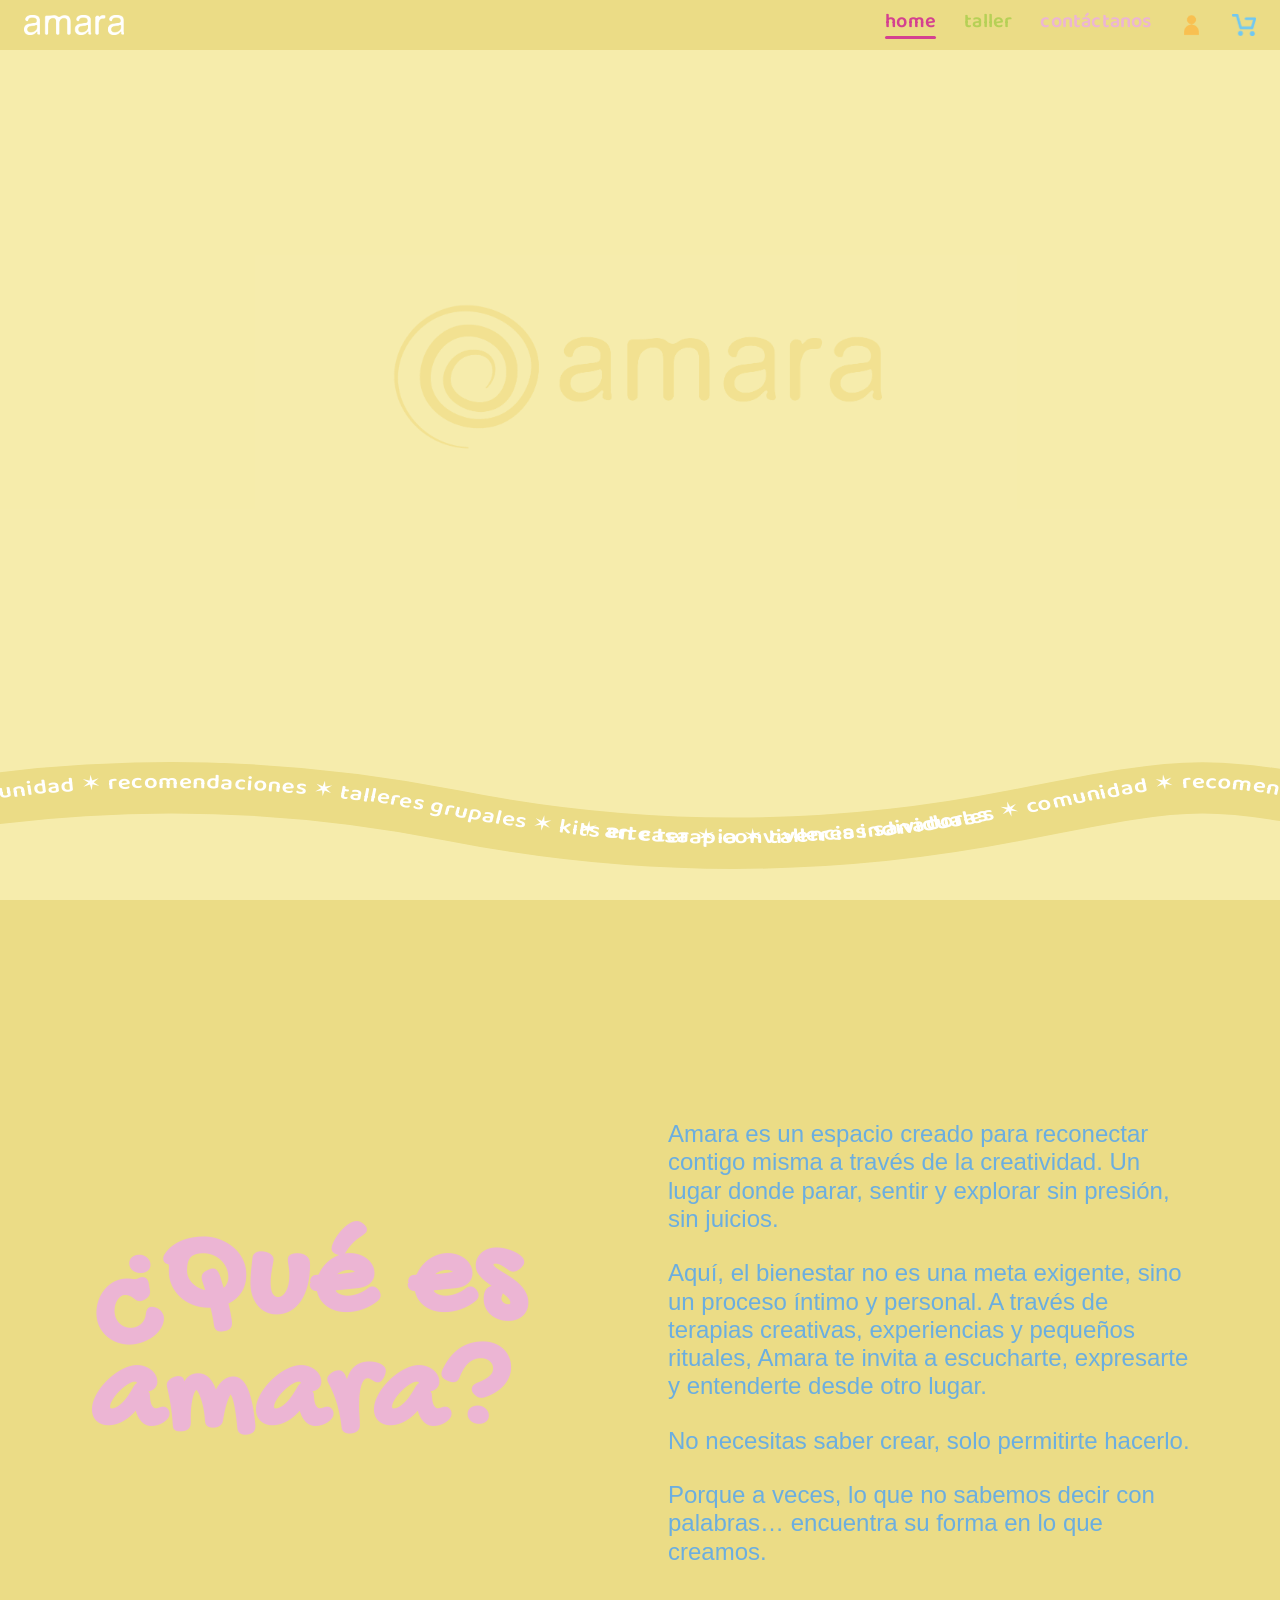
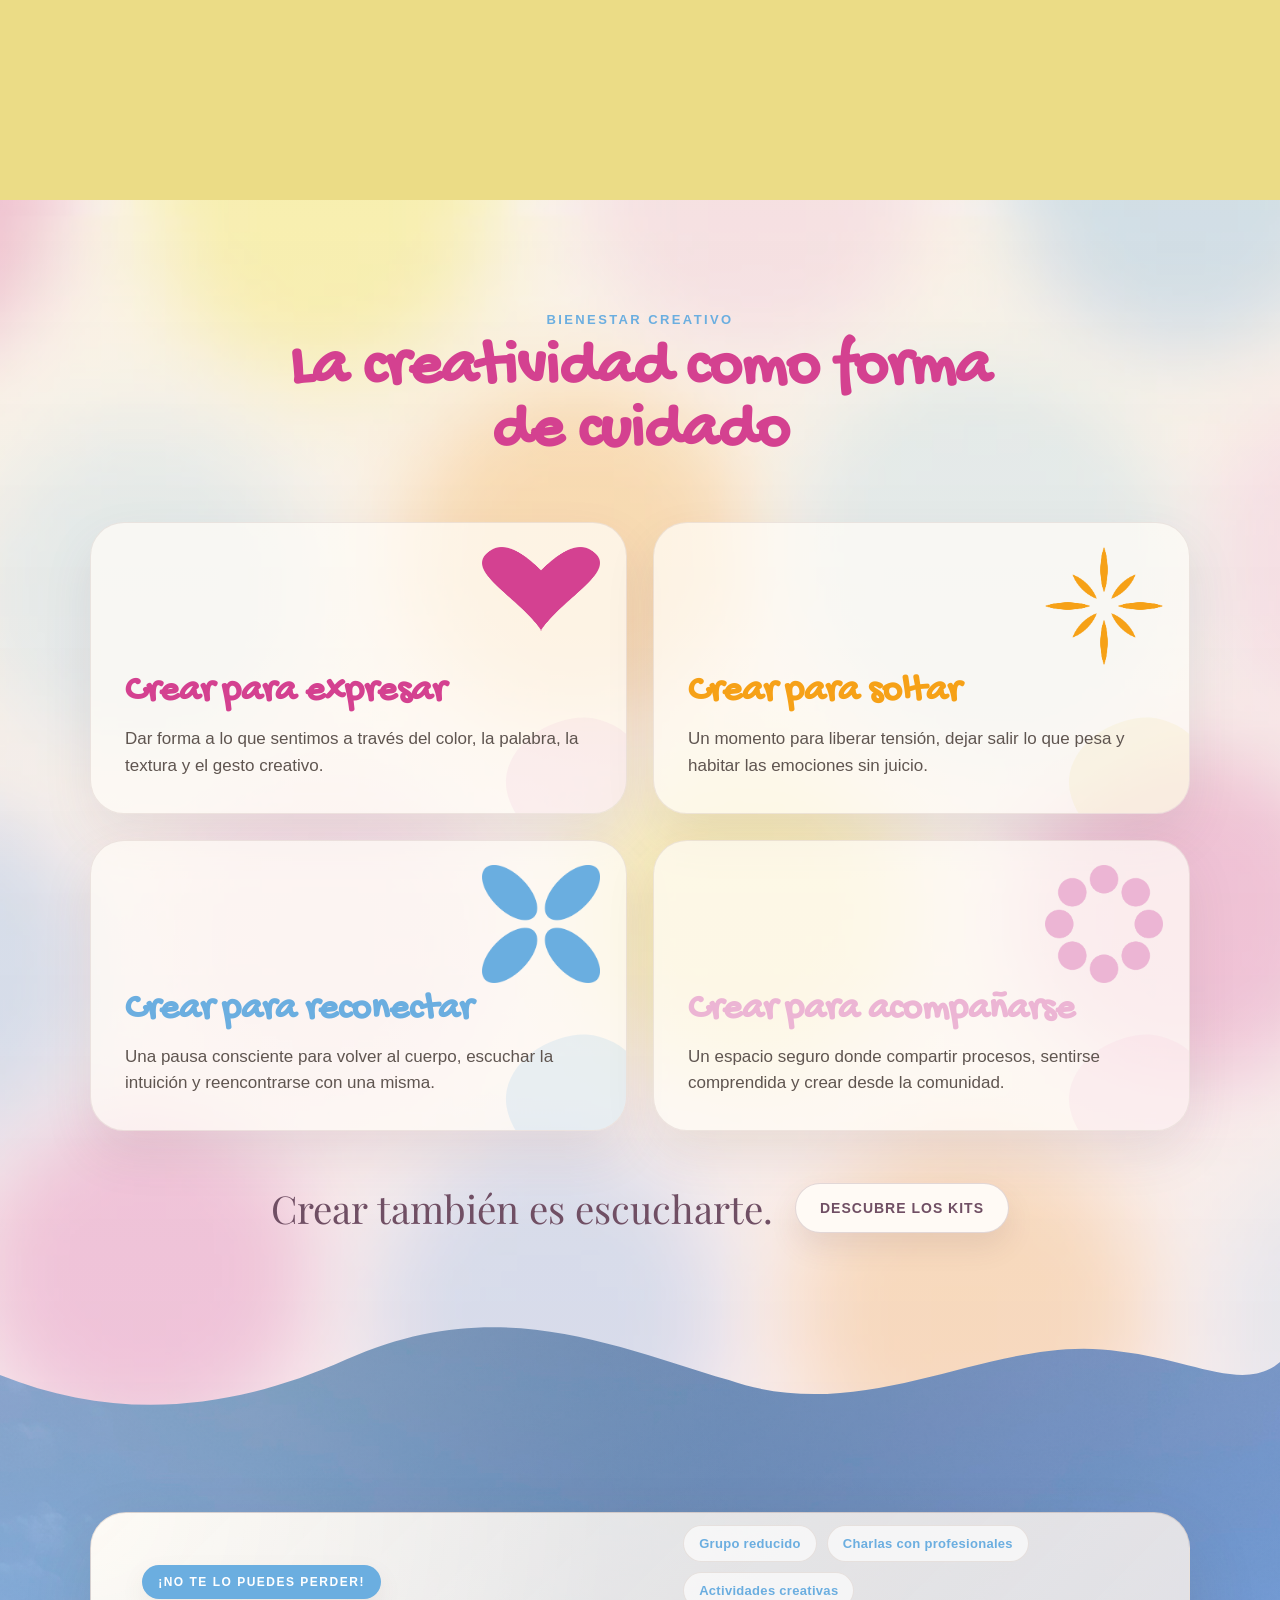
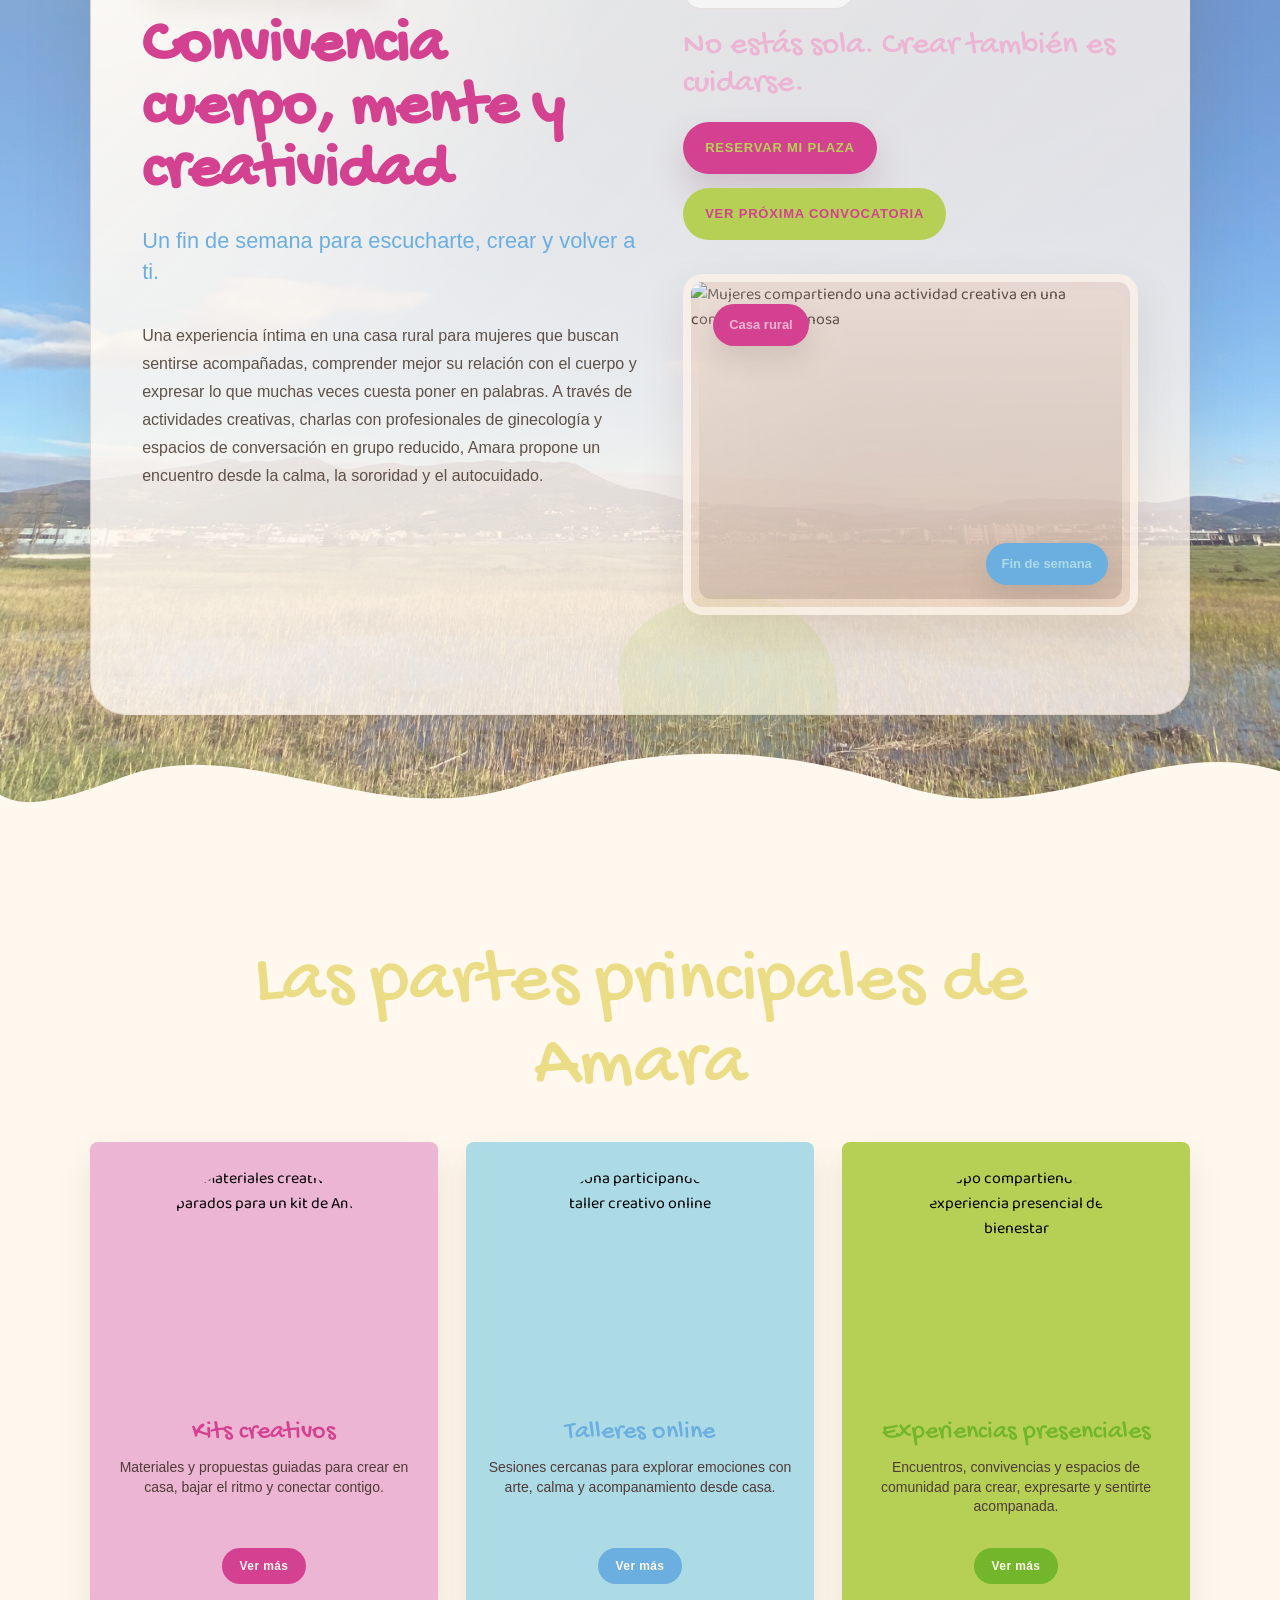
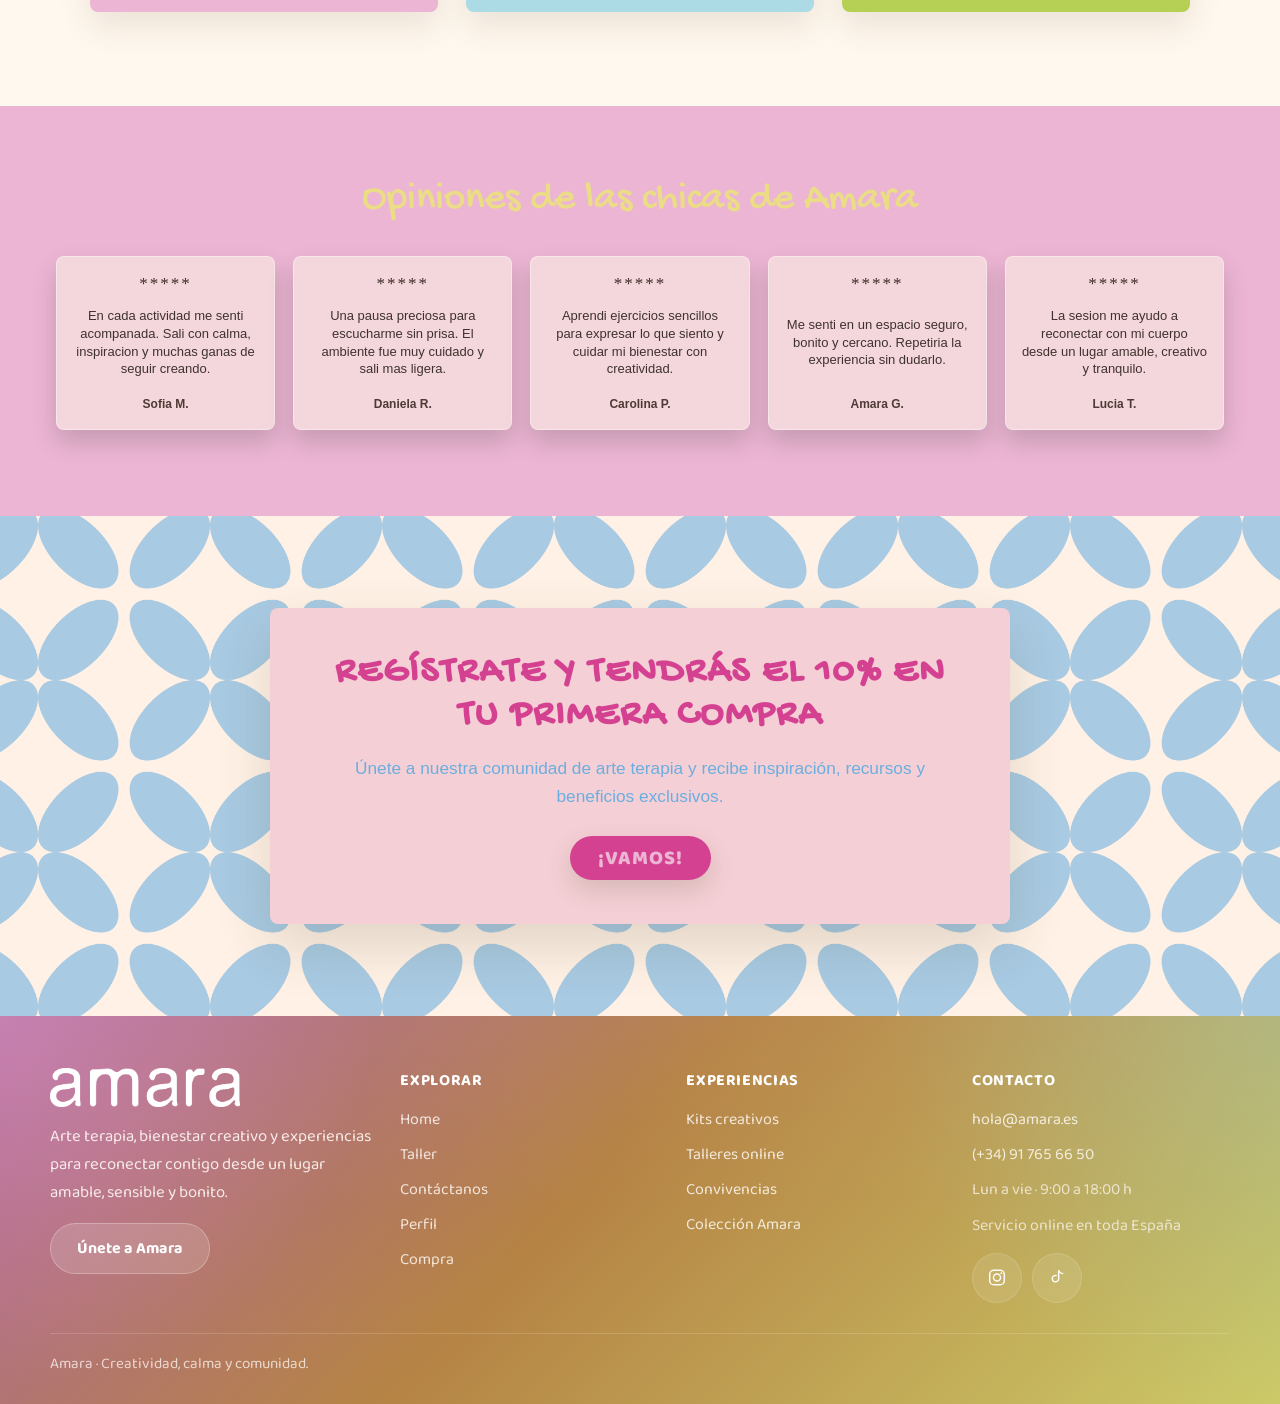
==== commit 7d73259d: "cambios" ====
--- a/index.html
+++ b/index.html
@@ -143,7 +143,7 @@
           <p>
             Una experiencia íntima en una casa rural para mujeres que buscan sentirse acompañadas,
             comprender mejor su relación con el cuerpo y expresar lo que muchas veces cuesta poner
-            en palabras. A través de actividades creativas, charlas con profesionales y espacios de
+            en palabras. A través de actividades creativas, charlas con profesionales de ginecología y espacios de
             conversación en grupo reducido, Amara propone un encuentro desde la calma, la sororidad
             y el autocuidado.
           </p>
